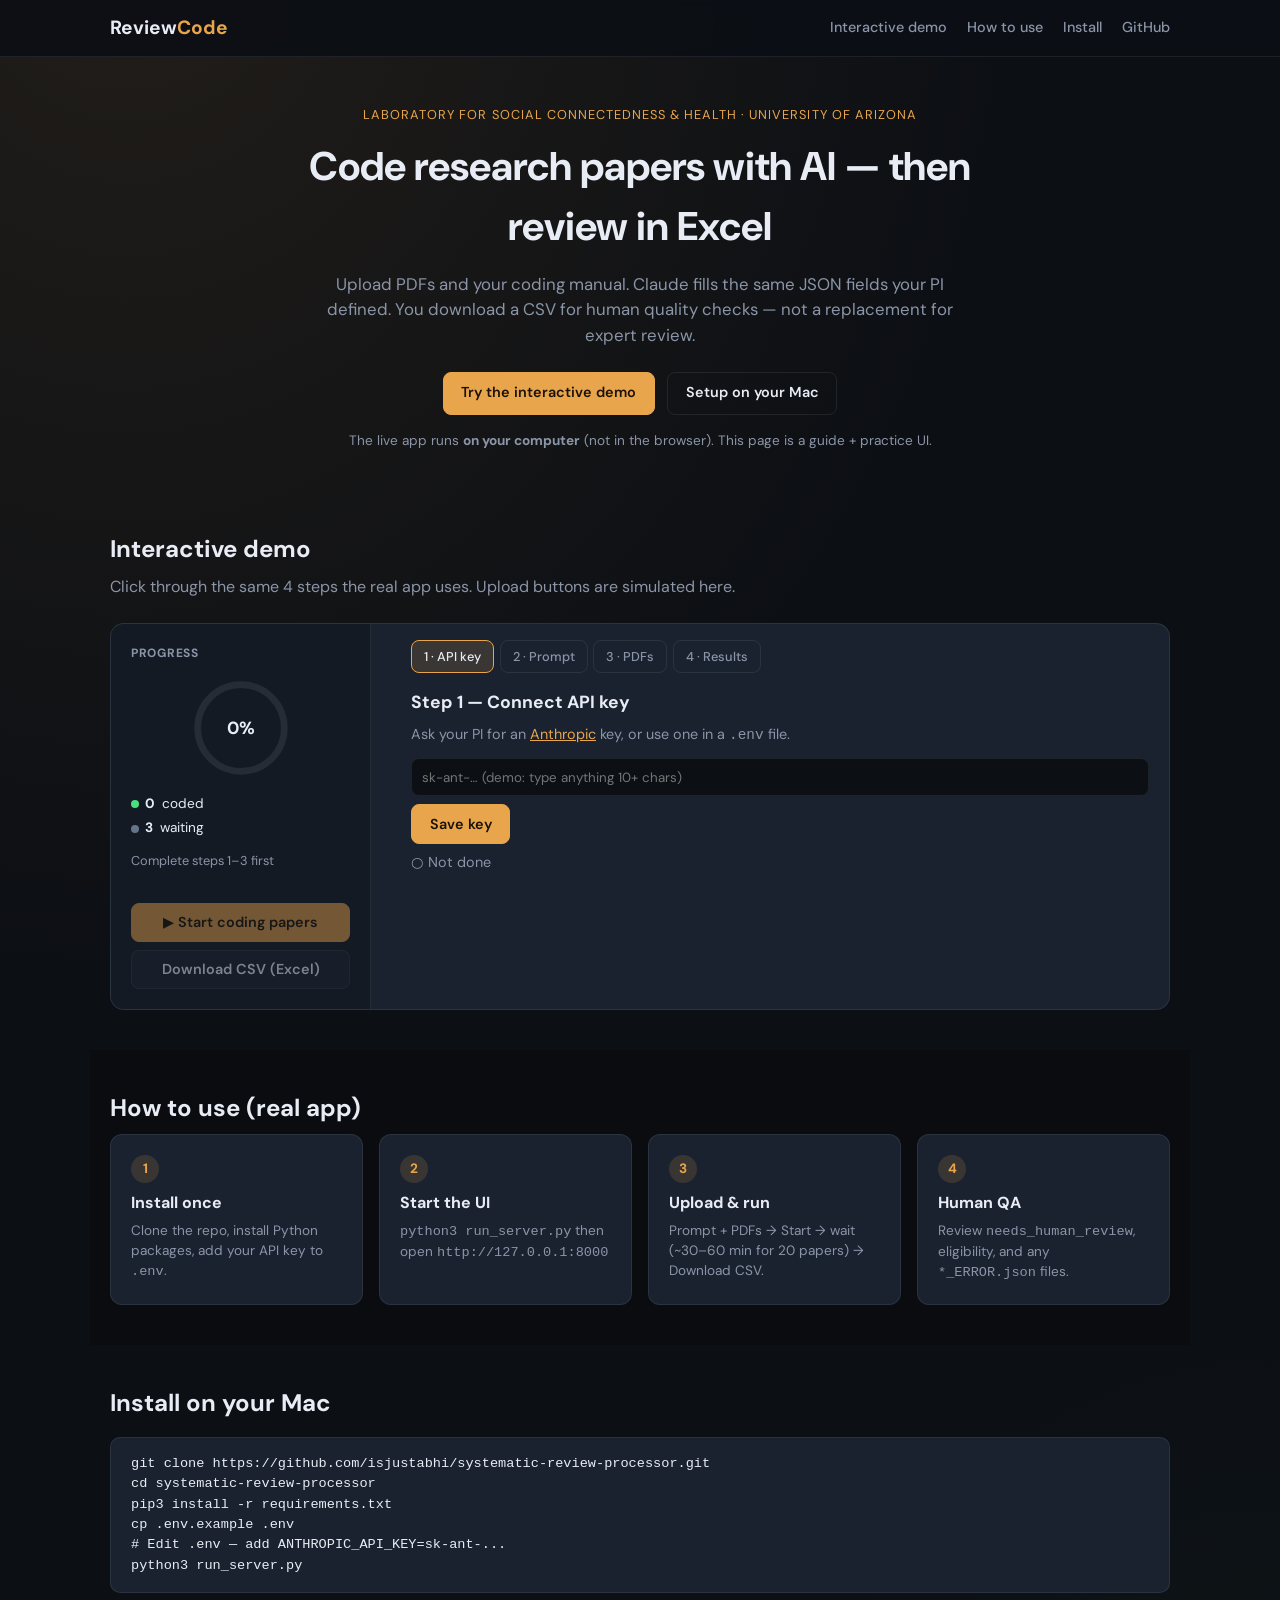
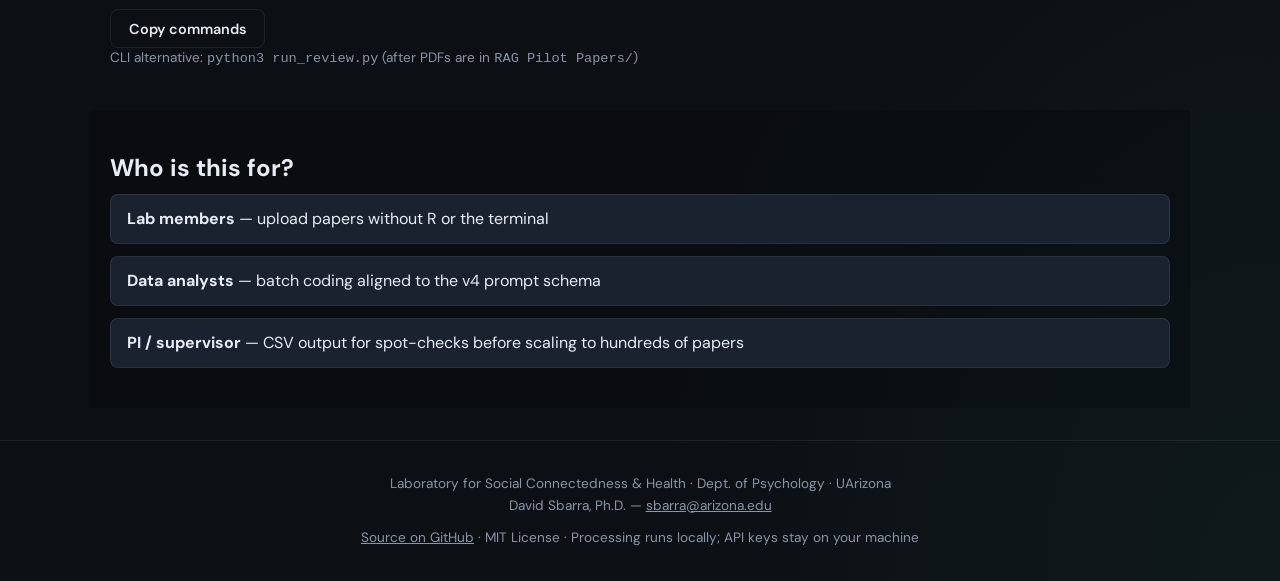
==== docs/index.html @ bc61faa9 "Add UArizona Social Connectedness & Health lab branding to README and Pages. Links to the lab websit" ====
<!DOCTYPE html>
<html lang="en">
<head>
  <meta charset="UTF-8" />
  <meta name="viewport" content="width=device-width, initial-scale=1.0" />
  <title>Systematic Review Processor — Guide & Demo</title>
  <meta name="description" content="Interactive guide for coding systematic review PDFs with Claude. Upload papers, get Excel-ready CSV." />
  <link rel="preconnect" href="https://fonts.googleapis.com" />
  <link rel="preconnect" href="https://fonts.gstatic.com" crossorigin />
  <link href="https://fonts.googleapis.com/css2?family=DM+Sans:wght@400;500;600;700&display=swap" rel="stylesheet" />
  <link rel="stylesheet" href="styles.css" />
</head>
<body>
  <header class="site-header">
    <div class="wrap header-inner">
      <a class="logo" href="#">Review<span>Code</span></a>
      <nav class="nav">
        <a href="#demo">Interactive demo</a>
        <a href="#steps">How to use</a>
        <a href="#setup">Install</a>
        <a href="https://github.com/isjustabhi/systematic-review-processor" target="_blank" rel="noopener">GitHub</a>
      </nav>
    </div>
  </header>

  <section class="hero wrap">
    <p class="eyebrow">
      <a href="https://www.relationshipshealth.com/" target="_blank" rel="noopener">
        Laboratory for Social Connectedness &amp; Health
      </a>
      · University of Arizona
    </p>
    <h1>Code research papers with AI — then review in Excel</h1>
    <p class="lead">
      Upload PDFs and your coding manual. Claude fills the same JSON fields your PI defined.
      You download a CSV for human quality checks — not a replacement for expert review.
    </p>
    <div class="hero-actions">
      <a class="btn btn-primary" href="#demo">Try the interactive demo</a>
      <a class="btn btn-outline" href="#setup">Setup on your Mac</a>
    </div>
    <p class="hero-note">The live app runs <strong>on your computer</strong> (not in the browser). This page is a guide + practice UI.</p>
  </section>

  <section id="demo" class="section wrap">
    <h2>Interactive demo</h2>
    <p class="section-lead">Click through the same 4 steps the real app uses. Upload buttons are simulated here.</p>

    <div class="demo-layout">
      <aside class="demo-side">
        <h3>Progress</h3>
        <div class="ring-wrap">
          <svg class="progress-ring" viewBox="0 0 120 120">
            <circle class="ring-bg" cx="60" cy="60" r="52" />
            <circle class="ring-fg" id="ringFg" cx="60" cy="60" r="52" />
          </svg>
          <div class="ring-label"><span id="ringPct">0%</span></div>
        </div>
        <ul class="mini-stats">
          <li><span class="dot success"></span> <strong id="statDone">0</strong> coded</li>
          <li><span class="dot pending"></span> <strong id="statWait">3</strong> waiting</li>
        </ul>
        <p class="demo-status" id="demoStatus">Complete the steps on the right →</p>
        <button type="button" class="btn btn-primary btn-block" id="demoStart" disabled>
          ▶ Start coding papers
        </button>
        <button type="button" class="btn btn-secondary btn-block disabled" id="demoCsv">
          Download CSV (Excel)
        </button>
      </aside>

      <div class="demo-main">
        <div class="step-tabs" role="tablist">
          <button type="button" class="step-tab active" data-step="1">1 · API key</button>
          <button type="button" class="step-tab" data-step="2">2 · Prompt</button>
          <button type="button" class="step-tab" data-step="3">3 · PDFs</button>
          <button type="button" class="step-tab" data-step="4">4 · Results</button>
        </div>

        <div class="step-panel active" data-panel="1">
          <h3>Step 1 — Connect API key</h3>
          <p>Ask your PI for an <a href="https://console.anthropic.com/" target="_blank" rel="noopener">Anthropic</a> key, or use one in a <code>.env</code> file.</p>
          <input type="text" class="demo-input" id="demoKey" placeholder="sk-ant-… (demo: type anything 10+ chars)" />
          <button type="button" class="btn btn-primary" id="demoSaveKey">Save key</button>
          <p class="check" id="check1">○ Not done</p>
        </div>

        <div class="step-panel" data-panel="2">
          <h3>Step 2 — Upload coding instructions</h3>
          <p>Your Word file, e.g. <code>Claude_Code_Prompting_v4.docx</code></p>
          <label class="upload-zone">
            <input type="file" accept=".docx" id="demoPrompt" hidden />
            <span>📄 Click to choose .docx</span>
          </label>
          <p class="file-picked" id="demoPromptName">No file selected</p>
          <p class="check" id="check2">○ Not done</p>
        </div>

        <div class="step-panel" data-panel="3">
          <h3>Step 3 — Upload research PDFs</h3>
          <p>Up to <strong>20 PDFs</strong> per batch. Drag & drop or browse.</p>
          <label class="upload-zone large" id="demoDrop">
            <input type="file" accept=".pdf" multiple id="demoPdfs" hidden />
            <strong>Drop PDFs here</strong>
            <span>or click to select</span>
          </label>
          <ul class="paper-list" id="demoPaperList">
            <li class="muted">No papers yet — try adding sample names below</li>
          </ul>
          <button type="button" class="btn btn-outline btn-sm" id="demoAddSamples">+ Add 3 sample papers (demo)</button>
          <p class="check" id="check3">○ Not done</p>
        </div>

        <div class="step-panel" data-panel="4">
          <h3>Step 4 — Run & download</h3>
          <p>Click <strong>Start coding papers</strong> in the sidebar. When finished, open the CSV in Excel and check flagged rows.</p>
          <button type="button" class="btn btn-primary" id="demoRun">Simulate a short run</button>
          <ul class="result-list" id="demoResults"></ul>
          <p class="check" id="check4">○ Run simulation when ready</p>
        </div>
      </div>
    </div>
    <p class="demo-banner" id="demoBanner" hidden>
      ✓ Demo complete — on your Mac, run <code>python3 run_server.py</code> for the real tool.
    </p>
  </section>

  <section id="steps" class="section wrap section-alt">
    <h2>How to use (real app)</h2>
    <div class="cards">
      <article class="card">
        <span class="card-num">1</span>
        <h3>Install once</h3>
        <p>Clone the repo, install Python packages, add your API key to <code>.env</code>.</p>
      </article>
      <article class="card">
        <span class="card-num">2</span>
        <h3>Start the UI</h3>
        <p><code>python3 run_server.py</code> then open <code>http://127.0.0.1:8000</code></p>
      </article>
      <article class="card">
        <span class="card-num">3</span>
        <h3>Upload & run</h3>
        <p>Prompt + PDFs → Start → wait (~30–60 min for 20 papers) → Download CSV.</p>
      </article>
      <article class="card">
        <span class="card-num">4</span>
        <h3>Human QA</h3>
        <p>Review <code>needs_human_review</code>, eligibility, and any <code>*_ERROR.json</code> files.</p>
      </article>
    </div>
  </section>

  <section id="setup" class="section wrap">
    <h2>Install on your Mac</h2>
    <pre class="code-block"><code id="setupCode">git clone https://github.com/isjustabhi/systematic-review-processor.git
cd systematic-review-processor
pip3 install -r requirements.txt
cp .env.example .env
# Edit .env — add ANTHROPIC_API_KEY=sk-ant-...
python3 run_server.py</code></pre>
    <button type="button" class="btn btn-outline" id="copySetup">Copy commands</button>
    <p class="hint">CLI alternative: <code>python3 run_review.py</code> (after PDFs are in <code>RAG Pilot Papers/</code>)</p>
  </section>

  <section class="section wrap section-alt">
    <h2>Who is this for?</h2>
    <ul class="audience">
      <li><strong>Lab members</strong> — upload papers without R or the terminal</li>
      <li><strong>Data analysts</strong> — batch coding aligned to the v4 prompt schema</li>
      <li><strong>PI / supervisor</strong> — CSV output for spot-checks before scaling to hundreds of papers</li>
    </ul>
  </section>

  <footer class="site-footer">
    <div class="wrap">
      <p class="footer-lab">
        Laboratory for Social Connectedness &amp; Health · Dept. of Psychology · UArizona<br />
        David Sbarra, Ph.D. — <a href="mailto:sbarra@arizona.edu">sbarra@arizona.edu</a>
      </p>
      <p>
        <a href="https://github.com/isjustabhi/systematic-review-processor">Source on GitHub</a>
        · MIT License · Processing runs locally; API keys stay on your machine
      </p>
    </div>
  </footer>

  <div class="toast-stack" id="toasts"></div>
  <script src="demo.js"></script>
</body>
</html>
---- docs/styles.css ----
:root {
  --bg: #0c0f14;
  --bg-elevated: #141a24;
  --bg-card: #1a2230;
  --border: rgba(255, 255, 255, 0.08);
  --text: #e8ecf4;
  --text-muted: #8b95a8;
  --accent: #e8a54b;
  --accent-dim: rgba(232, 165, 75, 0.15);
  --success: #4ade80;
  --pending: #64748b;
}

* { box-sizing: border-box; margin: 0; padding: 0; }

body {
  font-family: "DM Sans", system-ui, sans-serif;
  background: var(--bg);
  color: var(--text);
  line-height: 1.5;
  background-image:
    radial-gradient(ellipse 70% 50% at 10% -5%, rgba(232, 165, 75, 0.1), transparent),
    radial-gradient(ellipse 50% 40% at 100% 100%, rgba(74, 222, 128, 0.05), transparent);
}

a { color: var(--accent); }

.wrap { max-width: 1100px; margin: 0 auto; padding: 0 1.25rem; }

.site-header {
  position: sticky;
  top: 0;
  z-index: 100;
  background: rgba(12, 15, 20, 0.9);
  backdrop-filter: blur(8px);
  border-bottom: 1px solid var(--border);
}

.header-inner {
  display: flex;
  align-items: center;
  justify-content: space-between;
  padding: 0.85rem 1.25rem;
}

.logo {
  font-size: 1.2rem;
  font-weight: 700;
  color: var(--text);
  text-decoration: none;
}

.logo span { color: var(--accent); }

.nav { display: flex; gap: 1.25rem; flex-wrap: wrap; }

.nav a {
  color: var(--text-muted);
  text-decoration: none;
  font-size: 0.9rem;
  font-weight: 500;
}

.nav a:hover { color: var(--text); }

.hero { padding: 3rem 1.25rem 2.5rem; text-align: center; }

.eyebrow {
  font-size: 0.8rem;
  text-transform: uppercase;
  letter-spacing: 0.08em;
  color: var(--accent);
  margin-bottom: 0.75rem;
}

.eyebrow a {
  color: var(--accent);
  text-decoration: none;
}

.eyebrow a:hover { text-decoration: underline; }

.footer-lab {
  margin-bottom: 0.75rem;
  line-height: 1.6;
}

.hero h1 {
  font-size: clamp(1.75rem, 4vw, 2.5rem);
  font-weight: 700;
  max-width: 720px;
  margin: 0 auto 1rem;
}

.lead {
  color: var(--text-muted);
  max-width: 640px;
  margin: 0 auto 1.5rem;
  font-size: 1.05rem;
}

.hero-actions {
  display: flex;
  gap: 0.75rem;
  justify-content: center;
  flex-wrap: wrap;
  margin-bottom: 1rem;
}

.hero-note {
  font-size: 0.85rem;
  color: var(--text-muted);
}

.section { padding: 2.5rem 1.25rem; }

.section-alt { background: rgba(0, 0, 0, 0.2); }

.section h2 { font-size: 1.5rem; margin-bottom: 0.5rem; }

.section-lead {
  color: var(--text-muted);
  margin-bottom: 1.5rem;
}

.btn {
  display: inline-flex;
  align-items: center;
  justify-content: center;
  padding: 0.6rem 1.1rem;
  border-radius: 8px;
  font-family: inherit;
  font-size: 0.9rem;
  font-weight: 600;
  cursor: pointer;
  border: 1px solid var(--border);
  background: var(--bg-card);
  color: var(--text);
  text-decoration: none;
  transition: 0.15s ease;
}

.btn:hover:not(:disabled) {
  border-color: var(--accent);
  background: var(--accent-dim);
}

.btn-primary {
  background: var(--accent);
  color: #1a1208;
  border-color: var(--accent);
}

.btn-outline { background: transparent; }

.btn-secondary { opacity: 0.5; cursor: not-allowed; }

.btn-block { width: 100%; margin-top: 0.5rem; }

.btn-sm { font-size: 0.8rem; padding: 0.4rem 0.75rem; }

.btn:disabled { opacity: 0.45; cursor: not-allowed; }

.demo-layout {
  display: grid;
  grid-template-columns: 260px 1fr;
  gap: 1.25rem;
  background: var(--bg-card);
  border: 1px solid var(--border);
  border-radius: 14px;
  overflow: hidden;
}

.demo-side {
  padding: 1.25rem;
  background: var(--bg-elevated);
  border-right: 1px solid var(--border);
}

.demo-side h3 {
  font-size: 0.75rem;
  text-transform: uppercase;
  letter-spacing: 0.06em;
  color: var(--text-muted);
  margin-bottom: 1rem;
}

.ring-wrap {
  position: relative;
  width: 100px;
  height: 100px;
  margin: 0 auto 1rem;
}

.progress-ring {
  width: 100%;
  height: 100%;
  transform: rotate(-90deg);
}

.ring-bg { fill: none; stroke: var(--border); stroke-width: 8; }

.ring-fg {
  fill: none;
  stroke: var(--accent);
  stroke-width: 8;
  stroke-linecap: round;
  stroke-dasharray: 326.56;
  stroke-dashoffset: 326.56;
  transition: stroke-dashoffset 0.5s ease;
}

.ring-label {
  position: absolute;
  inset: 0;
  display: flex;
  align-items: center;
  justify-content: center;
  font-weight: 700;
  font-size: 1.1rem;
}

.mini-stats { list-style: none; font-size: 0.85rem; margin-bottom: 0.75rem; }

.mini-stats li {
  display: flex;
  align-items: center;
  gap: 0.4rem;
  margin-bottom: 0.25rem;
}

.dot {
  width: 8px;
  height: 8px;
  border-radius: 50%;
}

.dot.success { background: var(--success); }
.dot.pending { background: var(--pending); }

.demo-status {
  font-size: 0.8rem;
  color: var(--text-muted);
  margin-bottom: 0.75rem;
  min-height: 2.5em;
}

.demo-main { padding: 1rem 1.25rem 1.25rem; }

.step-tabs {
  display: flex;
  gap: 0.35rem;
  flex-wrap: wrap;
  margin-bottom: 1rem;
}

.step-tab {
  padding: 0.45rem 0.75rem;
  border-radius: 8px;
  border: 1px solid var(--border);
  background: transparent;
  color: var(--text-muted);
  font-family: inherit;
  font-size: 0.8rem;
  font-weight: 500;
  cursor: pointer;
}

.step-tab.active,
.step-tab:hover {
  background: var(--accent-dim);
  border-color: var(--accent);
  color: var(--text);
}

.step-panel { display: none; animation: fade 0.25s ease; }

.step-panel.active { display: block; }

@keyframes fade {
  from { opacity: 0; transform: translateY(4px); }
  to { opacity: 1; transform: none; }
}

.step-panel h3 { font-size: 1.1rem; margin-bottom: 0.5rem; }

.step-panel p { color: var(--text-muted); font-size: 0.9rem; margin-bottom: 0.75rem; }

.demo-input {
  width: 100%;
  padding: 0.6rem;
  border-radius: 8px;
  border: 1px solid var(--border);
  background: var(--bg);
  color: var(--text);
  font-family: inherit;
  margin-bottom: 0.5rem;
}

.upload-zone {
  display: flex;
  flex-direction: column;
  align-items: center;
  gap: 0.25rem;
  padding: 1.25rem;
  border: 2px dashed var(--border);
  border-radius: 10px;
  cursor: pointer;
  text-align: center;
  margin-bottom: 0.5rem;
  transition: 0.15s ease;
}

.upload-zone.large { padding: 2rem; }

.upload-zone:hover,
.upload-zone.dragover {
  border-color: var(--accent);
  background: var(--accent-dim);
}

.file-picked { font-size: 0.85rem; color: var(--success); margin-bottom: 0.5rem; }

.check { font-size: 0.85rem; margin-top: 0.5rem; }

.check.done { color: var(--success); }

.paper-list,
.result-list {
  list-style: none;
  margin: 0.75rem 0;
  max-height: 140px;
  overflow-y: auto;
}

.paper-list li,
.result-list li {
  padding: 0.4rem 0.5rem;
  border-bottom: 1px solid var(--border);
  font-size: 0.85rem;
}

.paper-list li.muted { color: var(--text-muted); font-style: italic; }

.demo-banner {
  margin-top: 1rem;
  padding: 0.75rem 1rem;
  background: rgba(74, 222, 128, 0.12);
  border: 1px solid rgba(74, 222, 128, 0.35);
  border-radius: 8px;
  color: var(--success);
  font-size: 0.9rem;
}

.cards {
  display: grid;
  grid-template-columns: repeat(auto-fit, minmax(220px, 1fr));
  gap: 1rem;
}

.card {
  background: var(--bg-card);
  border: 1px solid var(--border);
  border-radius: 12px;
  padding: 1.25rem;
}

.card-num {
  display: inline-block;
  width: 28px;
  height: 28px;
  line-height: 28px;
  text-align: center;
  border-radius: 50%;
  background: var(--accent-dim);
  color: var(--accent);
  font-weight: 700;
  font-size: 0.85rem;
  margin-bottom: 0.5rem;
}

.card h3 { font-size: 1rem; margin-bottom: 0.35rem; }

.card p { font-size: 0.85rem; color: var(--text-muted); }

.code-block {
  background: var(--bg-card);
  border: 1px solid var(--border);
  border-radius: 10px;
  padding: 1rem 1.25rem;
  overflow-x: auto;
  font-size: 0.85rem;
  margin: 1rem 0;
}

.code-block code { color: var(--text); }

.hint { font-size: 0.85rem; color: var(--text-muted); }

.audience {
  list-style: none;
  display: grid;
  gap: 0.75rem;
}

.audience li {
  padding: 0.75rem 1rem;
  background: var(--bg-card);
  border-radius: 8px;
  border: 1px solid var(--border);
}

.site-footer {
  padding: 2rem 0;
  border-top: 1px solid var(--border);
  margin-top: 2rem;
}

.site-footer p {
  text-align: center;
  font-size: 0.85rem;
  color: var(--text-muted);
}

.site-footer a { color: var(--text-muted); }

.toast-stack {
  position: fixed;
  bottom: 1rem;
  right: 1rem;
  z-index: 200;
  display: flex;
  flex-direction: column;
  gap: 0.5rem;
}

.toast {
  padding: 0.65rem 1rem;
  background: var(--bg-card);
  border: 1px solid var(--border);
  border-radius: 8px;
  font-size: 0.85rem;
  box-shadow: 0 8px 24px rgba(0, 0, 0, 0.35);
  animation: slide 0.2s ease;
}

@keyframes slide {
  from { opacity: 0; transform: translateY(6px); }
  to { opacity: 1; transform: none; }
}

@media (max-width: 720px) {
  .demo-layout { grid-template-columns: 1fr; }
  .demo-side { border-right: none; border-bottom: 1px solid var(--border); }
}
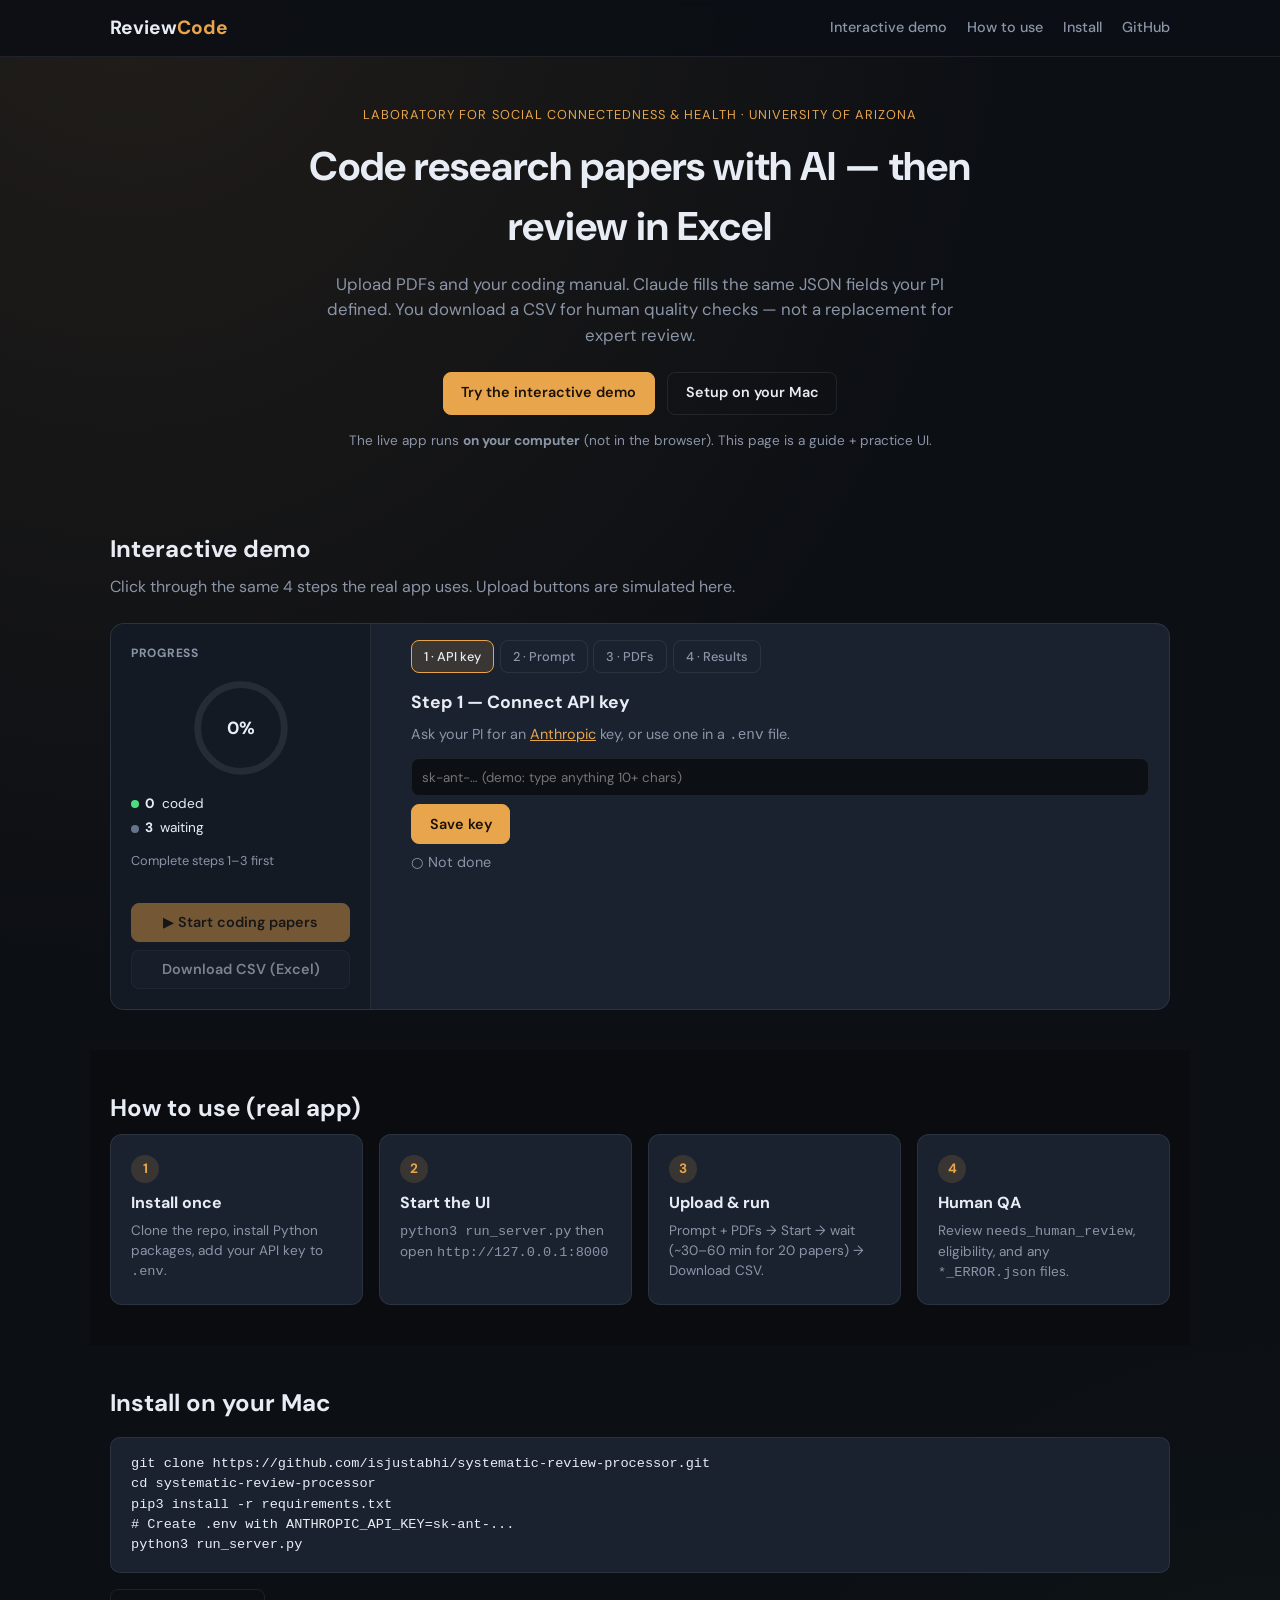
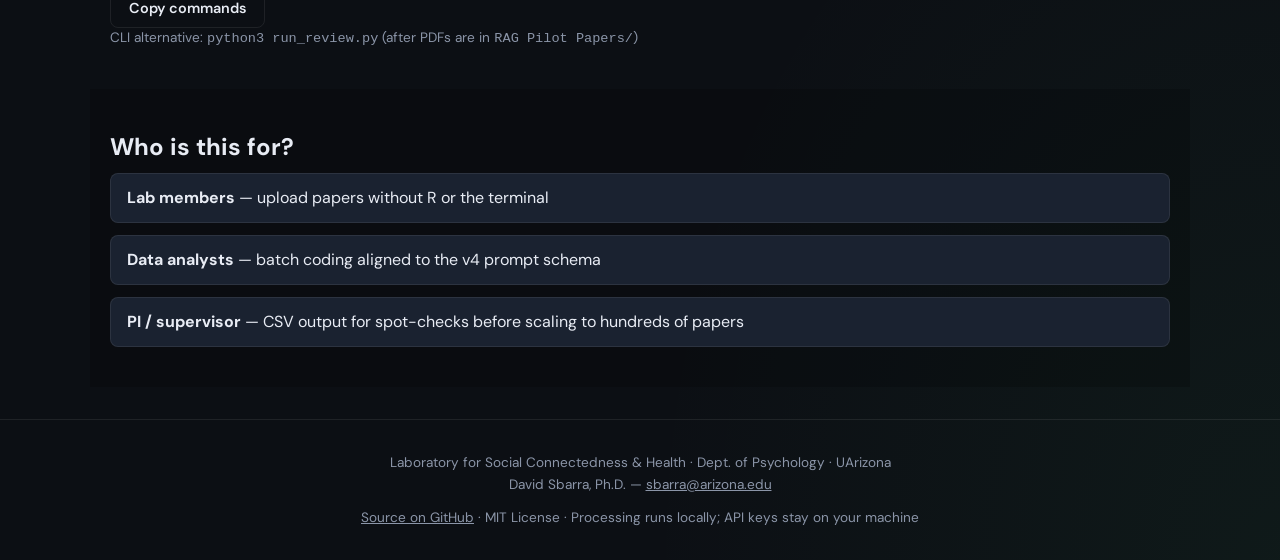
==== commit fc8565f7: "Remove .env.example and document manual .env setup in docs. Users create .env directly with ANTHROPI" ====
--- a/docs/index.html
+++ b/docs/index.html
@@ -156,8 +156,7 @@
     <pre class="code-block"><code id="setupCode">git clone https://github.com/isjustabhi/systematic-review-processor.git
 cd systematic-review-processor
 pip3 install -r requirements.txt
-cp .env.example .env
-# Edit .env — add ANTHROPIC_API_KEY=sk-ant-...
+# Create .env with ANTHROPIC_API_KEY=sk-ant-...
 python3 run_server.py</code></pre>
     <button type="button" class="btn btn-outline" id="copySetup">Copy commands</button>
     <p class="hint">CLI alternative: <code>python3 run_review.py</code> (after PDFs are in <code>RAG Pilot Papers/</code>)</p>
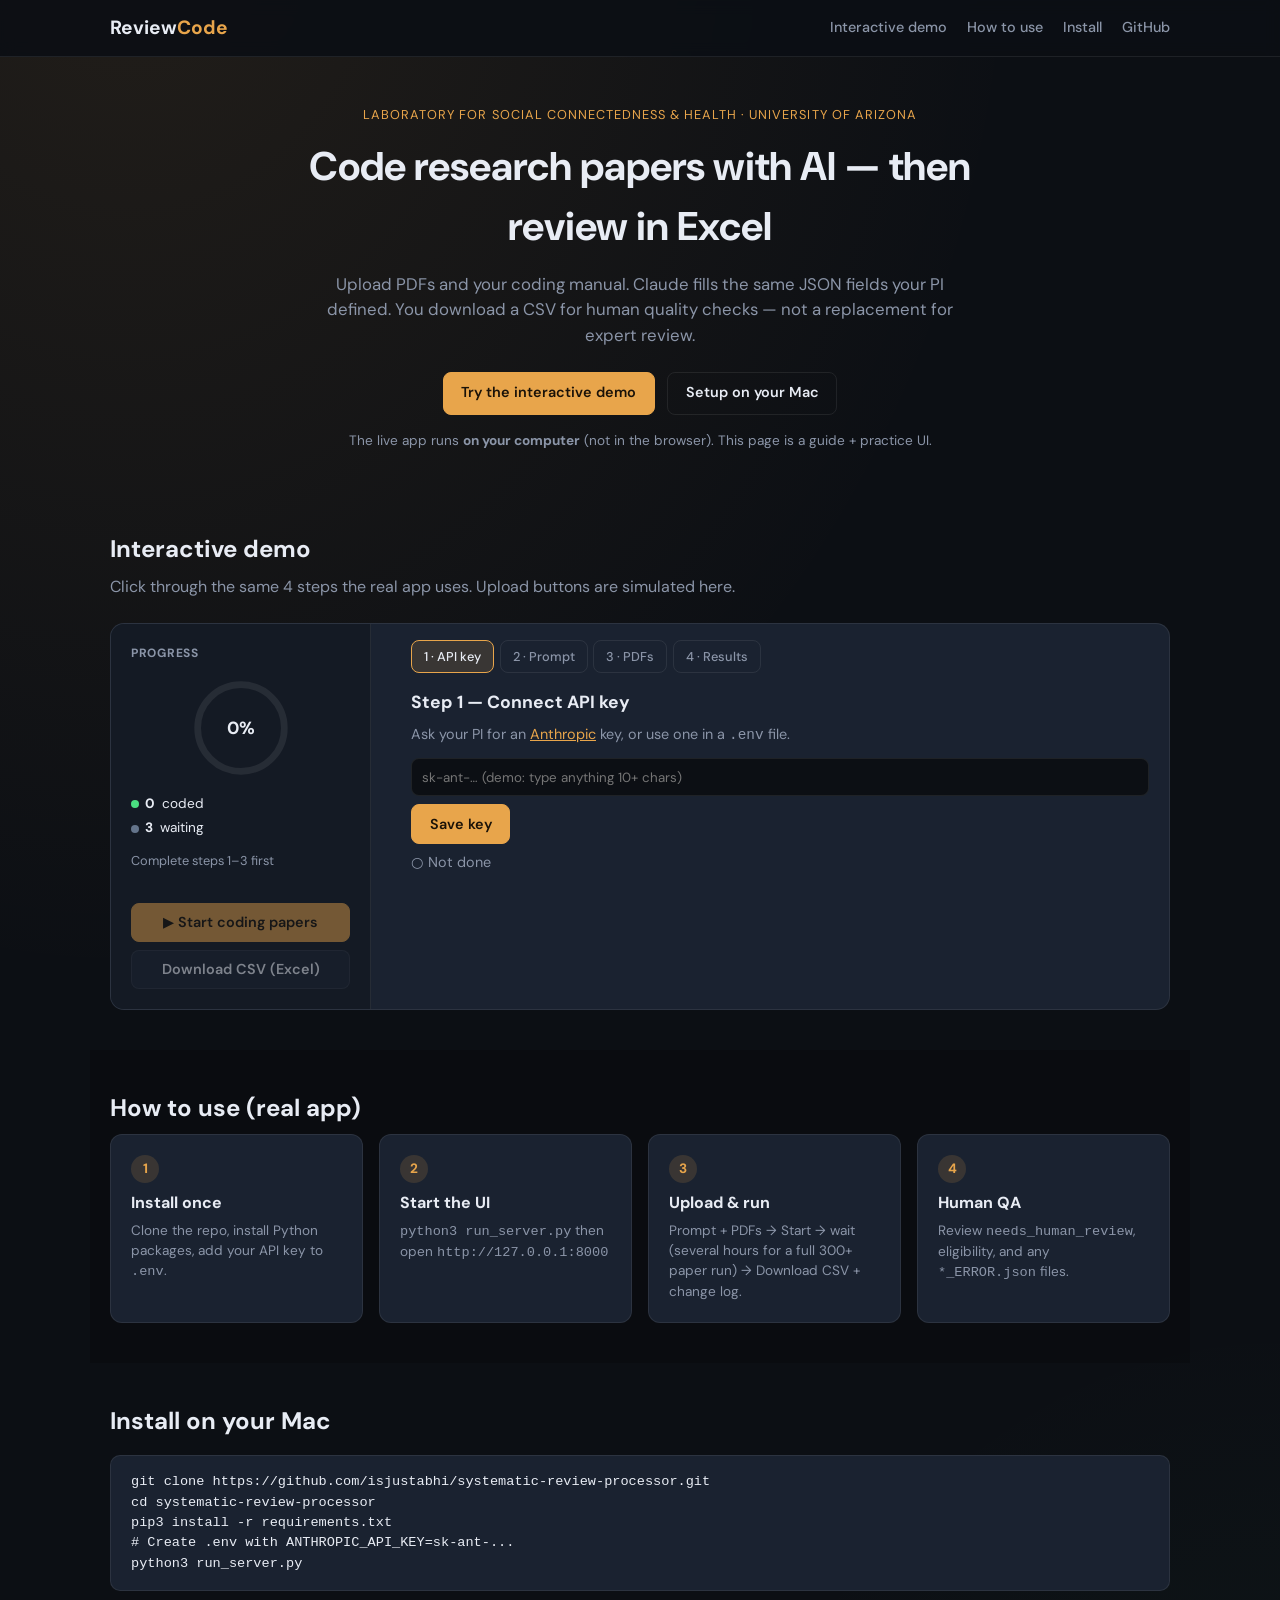
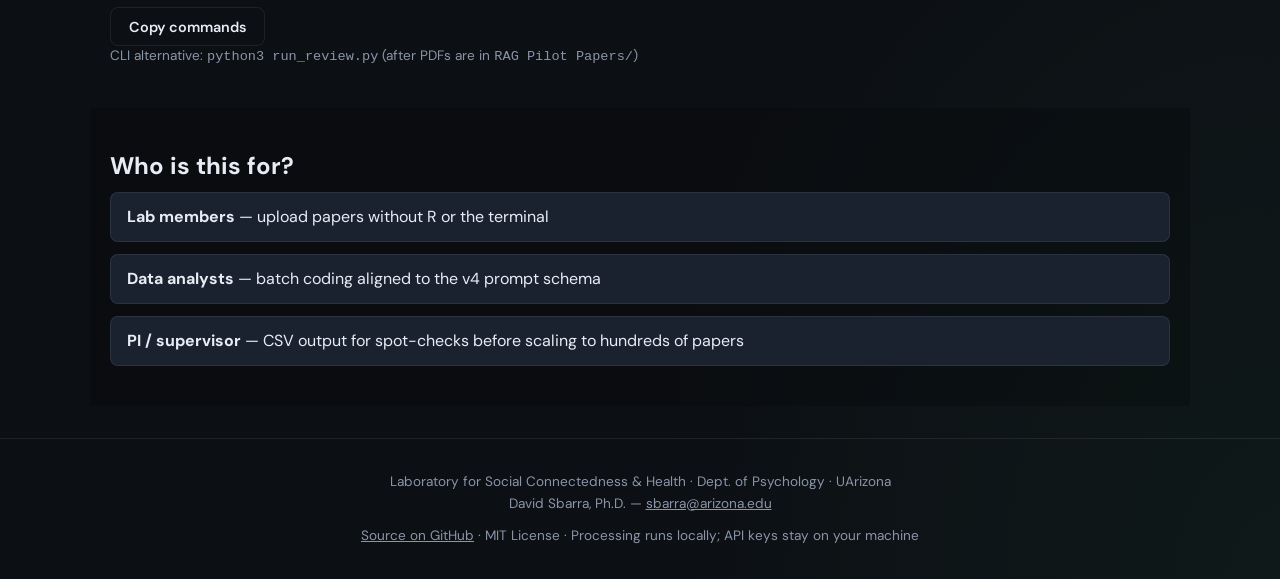
==== commit 635064ff: "Update Pages demo text for 400-paper cap and change log The demo limit was already raised in demo.js" ====
--- a/docs/index.html
+++ b/docs/index.html
@@ -98,7 +98,7 @@
 
         <div class="step-panel" data-panel="3">
           <h3>Step 3 — Upload research PDFs</h3>
-          <p>Up to <strong>20 PDFs</strong> per batch. Drag & drop or browse.</p>
+          <p>Up to <strong>400 PDFs</strong> per batch. Drag & drop or browse.</p>
           <label class="upload-zone large" id="demoDrop">
             <input type="file" accept=".pdf" multiple id="demoPdfs" hidden />
             <strong>Drop PDFs here</strong>
@@ -113,7 +113,7 @@
 
         <div class="step-panel" data-panel="4">
           <h3>Step 4 — Run & download</h3>
-          <p>Click <strong>Start coding papers</strong> in the sidebar. When finished, open the CSV in Excel and check flagged rows.</p>
+          <p>Click <strong>Start coding papers</strong> in the sidebar. When finished, open the CSV in Excel and check flagged rows, plus the <strong>change log</strong> for any papers that couldn't be coded.</p>
           <button type="button" class="btn btn-primary" id="demoRun">Simulate a short run</button>
           <ul class="result-list" id="demoResults"></ul>
           <p class="check" id="check4">○ Run simulation when ready</p>
@@ -141,7 +141,7 @@
       <article class="card">
         <span class="card-num">3</span>
         <h3>Upload & run</h3>
-        <p>Prompt + PDFs → Start → wait (~30–60 min for 20 papers) → Download CSV.</p>
+        <p>Prompt + PDFs → Start → wait (several hours for a full 300+ paper run) → Download CSV + change log.</p>
       </article>
       <article class="card">
         <span class="card-num">4</span>
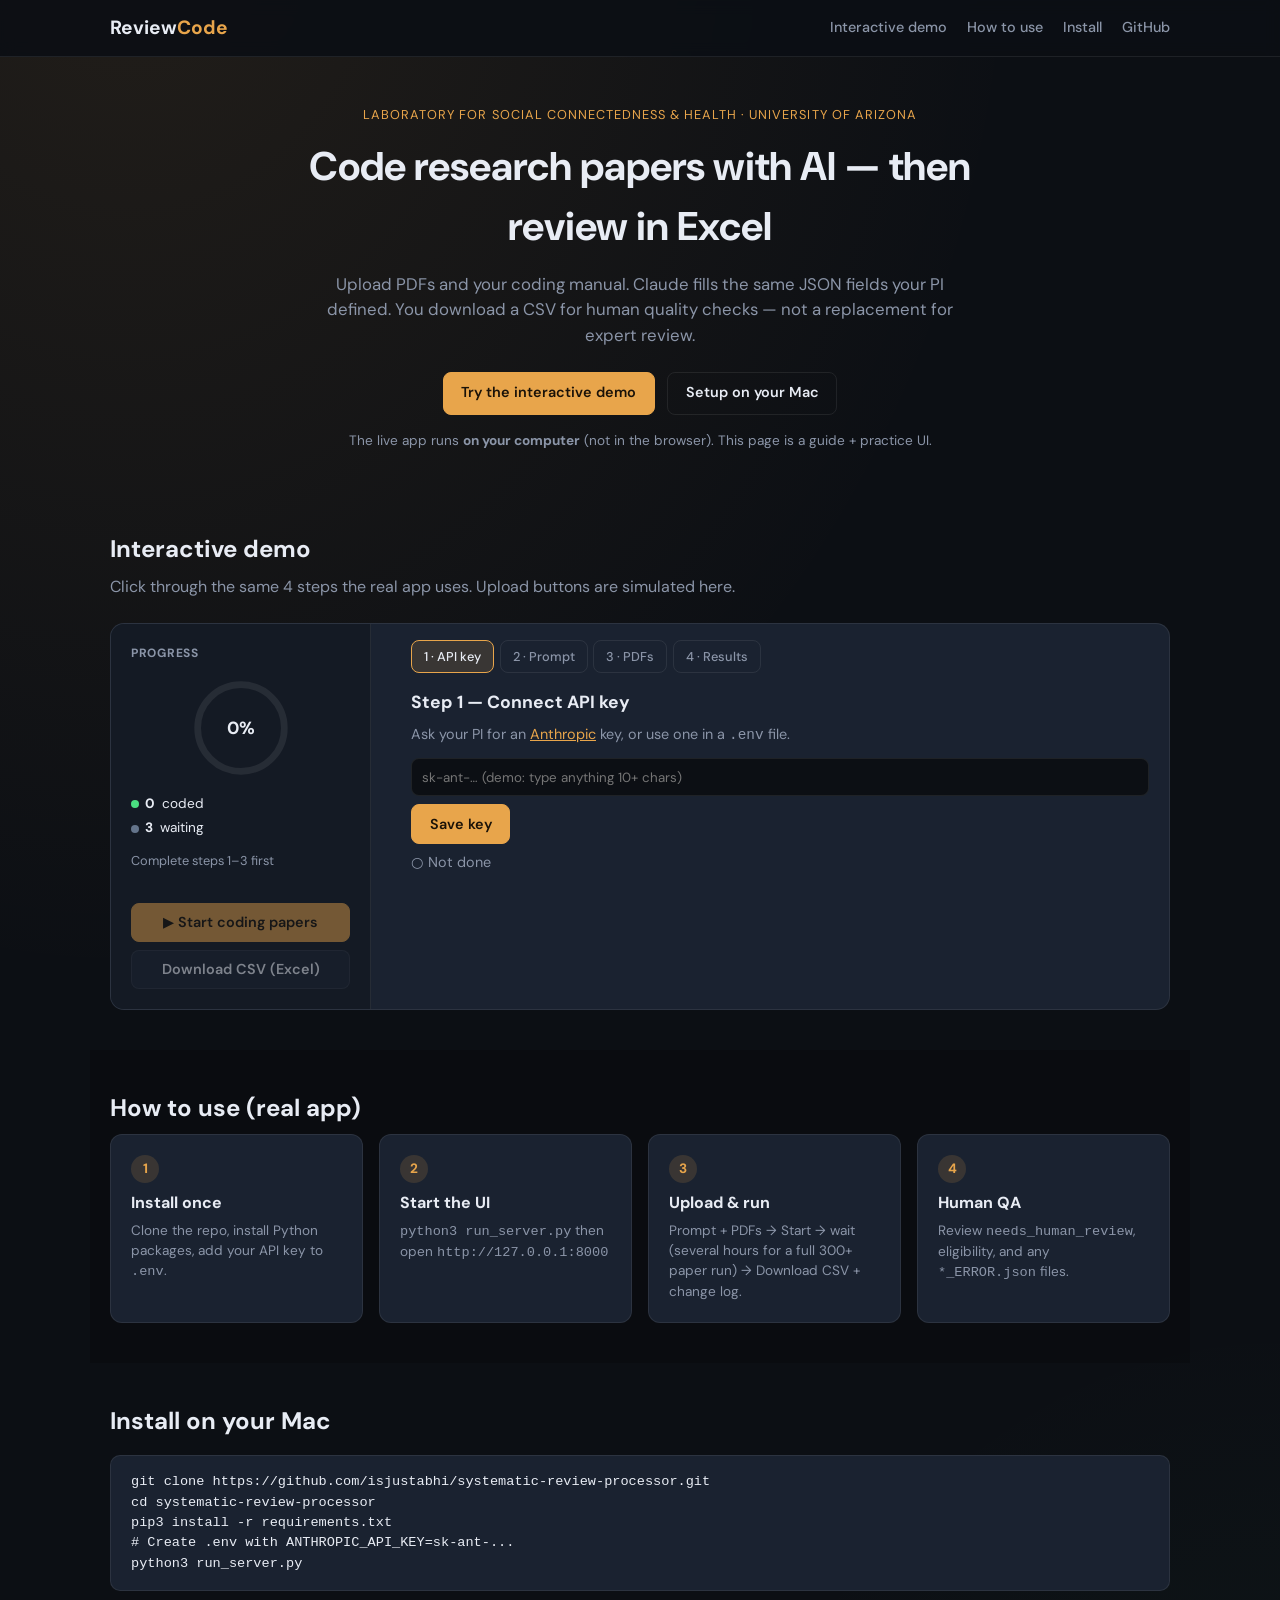
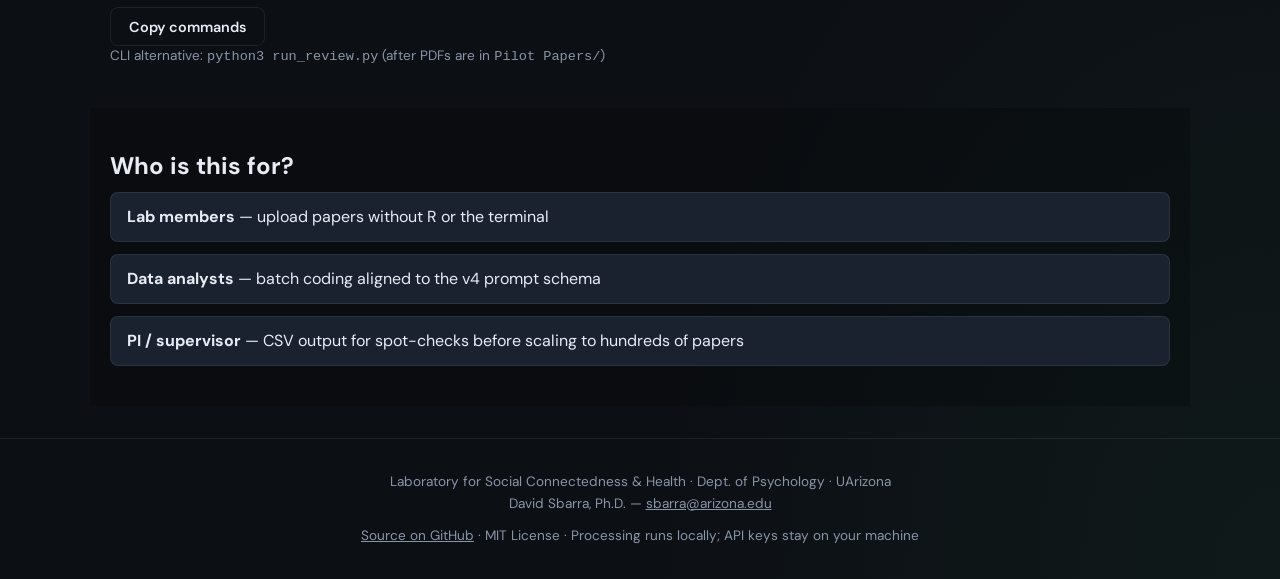
==== commit bc0acba1: "Rename papers folder to 'Pilot Papers' and drop RAG references The system uses full-context LLM prom" ====
--- a/docs/index.html
+++ b/docs/index.html
@@ -159,7 +159,7 @@
 # Create .env with ANTHROPIC_API_KEY=sk-ant-...
 python3 run_server.py</code></pre>
     <button type="button" class="btn btn-outline" id="copySetup">Copy commands</button>
-    <p class="hint">CLI alternative: <code>python3 run_review.py</code> (after PDFs are in <code>RAG Pilot Papers/</code>)</p>
+    <p class="hint">CLI alternative: <code>python3 run_review.py</code> (after PDFs are in <code>Pilot Papers/</code>)</p>
   </section>
 
   <section class="section wrap section-alt">
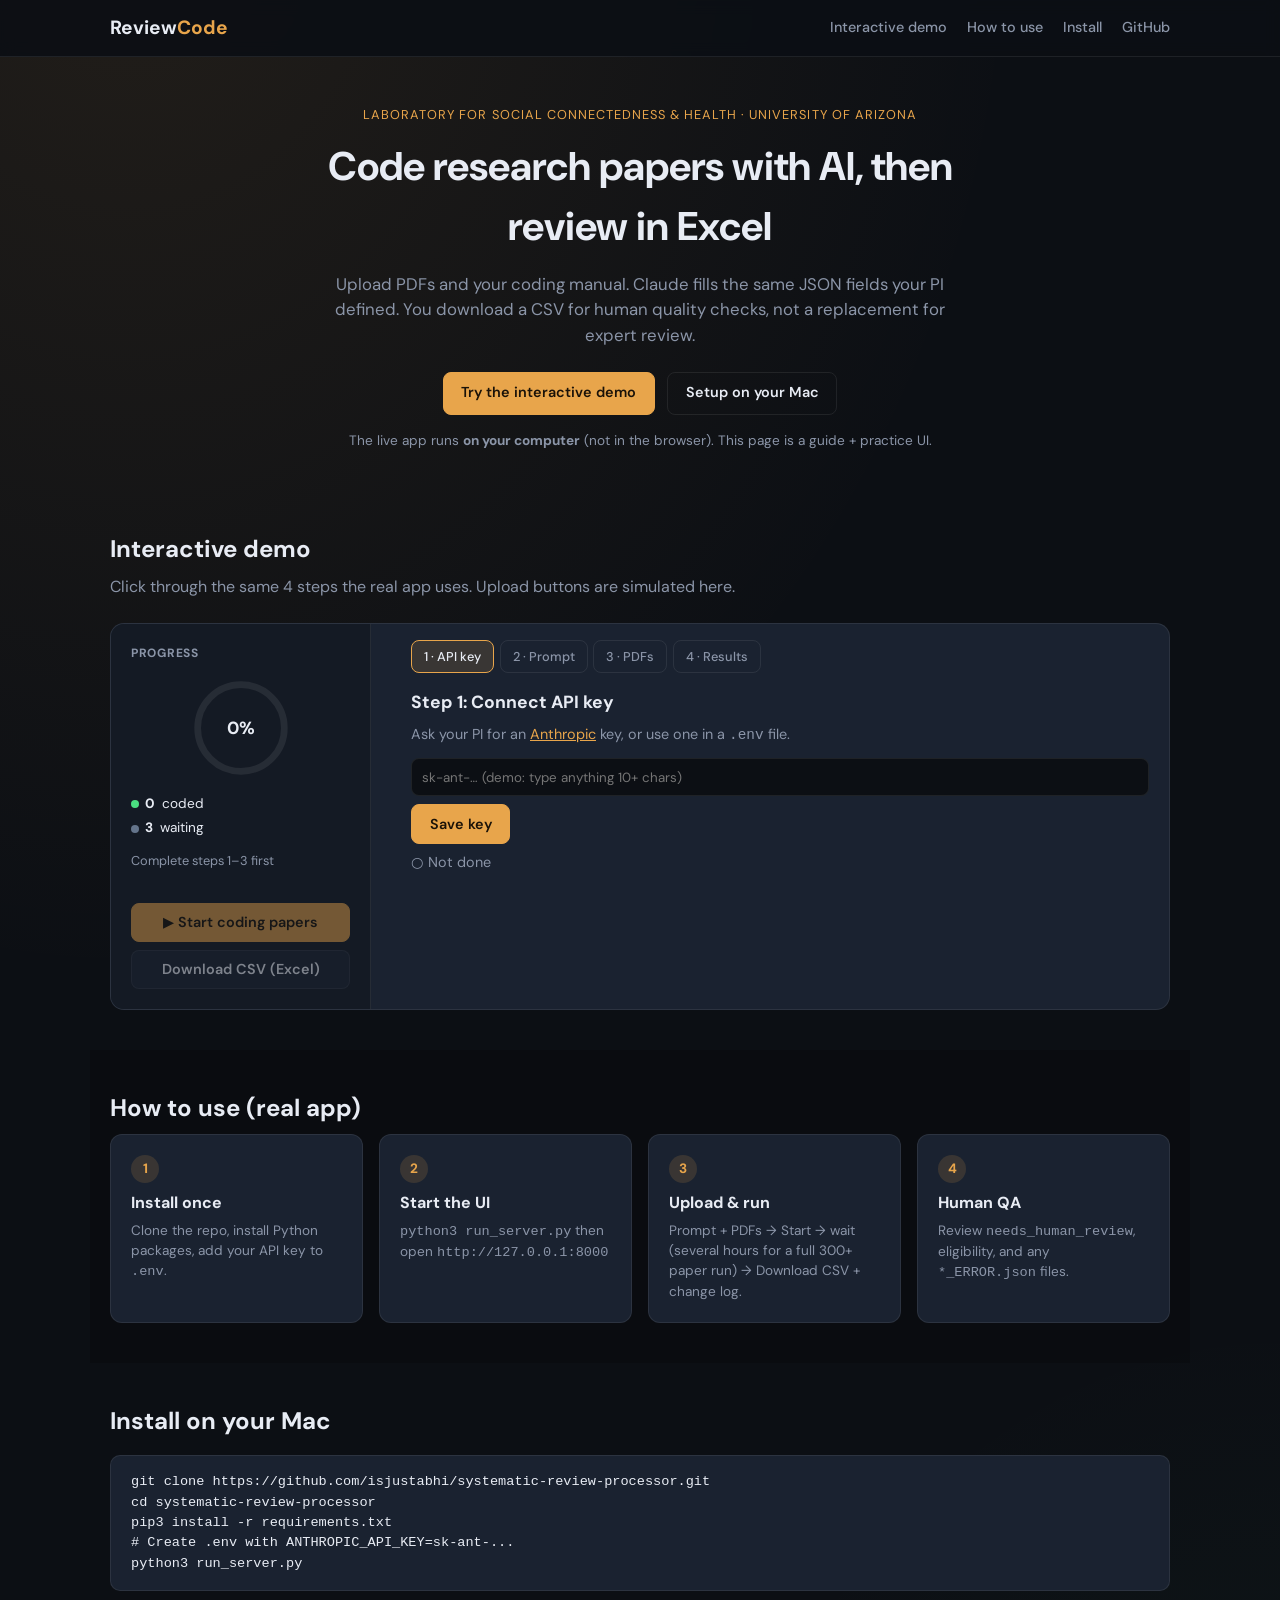
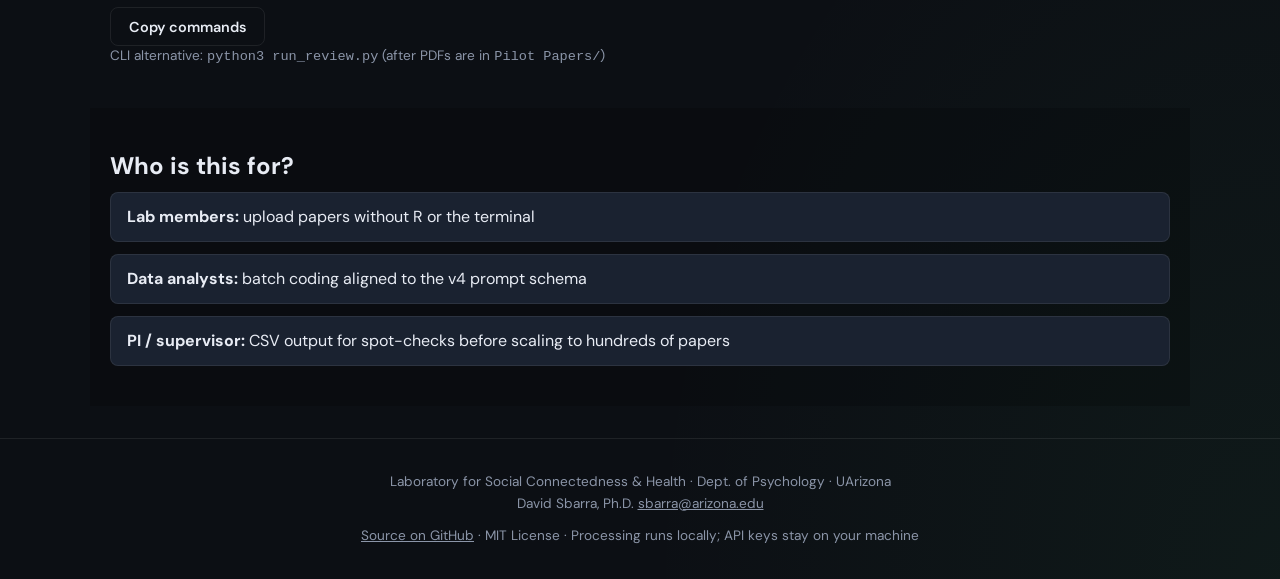
==== commit 07a7913c: "Soften UI copy by replacing em dashes with plain punctuation. The long dashes read as generated text" ====
--- a/docs/index.html
+++ b/docs/index.html
@@ -3,7 +3,7 @@
 <head>
   <meta charset="UTF-8" />
   <meta name="viewport" content="width=device-width, initial-scale=1.0" />
-  <title>Systematic Review Processor — Guide & Demo</title>
+  <title>Systematic Review Processor: Guide and Demo</title>
   <meta name="description" content="Interactive guide for coding systematic review PDFs with Claude. Upload papers, get Excel-ready CSV." />
   <link rel="preconnect" href="https://fonts.googleapis.com" />
   <link rel="preconnect" href="https://fonts.gstatic.com" crossorigin />
@@ -30,10 +30,10 @@
       </a>
       · University of Arizona
     </p>
-    <h1>Code research papers with AI — then review in Excel</h1>
+    <h1>Code research papers with AI, then review in Excel</h1>
     <p class="lead">
       Upload PDFs and your coding manual. Claude fills the same JSON fields your PI defined.
-      You download a CSV for human quality checks — not a replacement for expert review.
+      You download a CSV for human quality checks, not a replacement for expert review.
     </p>
     <div class="hero-actions">
       <a class="btn btn-primary" href="#demo">Try the interactive demo</a>
@@ -78,7 +78,7 @@
         </div>
 
         <div class="step-panel active" data-panel="1">
-          <h3>Step 1 — Connect API key</h3>
+          <h3>Step 1: Connect API key</h3>
           <p>Ask your PI for an <a href="https://console.anthropic.com/" target="_blank" rel="noopener">Anthropic</a> key, or use one in a <code>.env</code> file.</p>
           <input type="text" class="demo-input" id="demoKey" placeholder="sk-ant-… (demo: type anything 10+ chars)" />
           <button type="button" class="btn btn-primary" id="demoSaveKey">Save key</button>
@@ -86,7 +86,7 @@
         </div>
 
         <div class="step-panel" data-panel="2">
-          <h3>Step 2 — Upload coding instructions</h3>
+          <h3>Step 2: Upload coding instructions</h3>
           <p>Your Word file, e.g. <code>Claude_Code_Prompting_v4.docx</code></p>
           <label class="upload-zone">
             <input type="file" accept=".docx" id="demoPrompt" hidden />
@@ -97,7 +97,7 @@
         </div>
 
         <div class="step-panel" data-panel="3">
-          <h3>Step 3 — Upload research PDFs</h3>
+          <h3>Step 3: Upload research PDFs</h3>
           <p>Up to <strong>400 PDFs</strong> per batch. Drag & drop or browse.</p>
           <label class="upload-zone large" id="demoDrop">
             <input type="file" accept=".pdf" multiple id="demoPdfs" hidden />
@@ -105,14 +105,14 @@
             <span>or click to select</span>
           </label>
           <ul class="paper-list" id="demoPaperList">
-            <li class="muted">No papers yet — try adding sample names below</li>
+            <li class="muted">No papers yet. Try adding sample names below</li>
           </ul>
           <button type="button" class="btn btn-outline btn-sm" id="demoAddSamples">+ Add 3 sample papers (demo)</button>
           <p class="check" id="check3">○ Not done</p>
         </div>
 
         <div class="step-panel" data-panel="4">
-          <h3>Step 4 — Run & download</h3>
+          <h3>Step 4: Run and download</h3>
           <p>Click <strong>Start coding papers</strong> in the sidebar. When finished, open the CSV in Excel and check flagged rows, plus the <strong>change log</strong> for any papers that couldn't be coded.</p>
           <button type="button" class="btn btn-primary" id="demoRun">Simulate a short run</button>
           <ul class="result-list" id="demoResults"></ul>
@@ -121,7 +121,7 @@
       </div>
     </div>
     <p class="demo-banner" id="demoBanner" hidden>
-      ✓ Demo complete — on your Mac, run <code>python3 run_server.py</code> for the real tool.
+      ✓ Demo complete. On your Mac, run <code>python3 run_server.py</code> for the real tool.
     </p>
   </section>
 
@@ -165,9 +165,9 @@
   <section class="section wrap section-alt">
     <h2>Who is this for?</h2>
     <ul class="audience">
-      <li><strong>Lab members</strong> — upload papers without R or the terminal</li>
-      <li><strong>Data analysts</strong> — batch coding aligned to the v4 prompt schema</li>
-      <li><strong>PI / supervisor</strong> — CSV output for spot-checks before scaling to hundreds of papers</li>
+      <li><strong>Lab members:</strong> upload papers without R or the terminal</li>
+      <li><strong>Data analysts:</strong> batch coding aligned to the v4 prompt schema</li>
+      <li><strong>PI / supervisor:</strong> CSV output for spot-checks before scaling to hundreds of papers</li>
     </ul>
   </section>
 
@@ -175,7 +175,7 @@
     <div class="wrap">
       <p class="footer-lab">
         Laboratory for Social Connectedness &amp; Health · Dept. of Psychology · UArizona<br />
-        David Sbarra, Ph.D. — <a href="mailto:sbarra@arizona.edu">sbarra@arizona.edu</a>
+        David Sbarra, Ph.D. <a href="mailto:sbarra@arizona.edu">sbarra@arizona.edu</a>
       </p>
       <p>
         <a href="https://github.com/isjustabhi/systematic-review-processor">Source on GitHub</a>
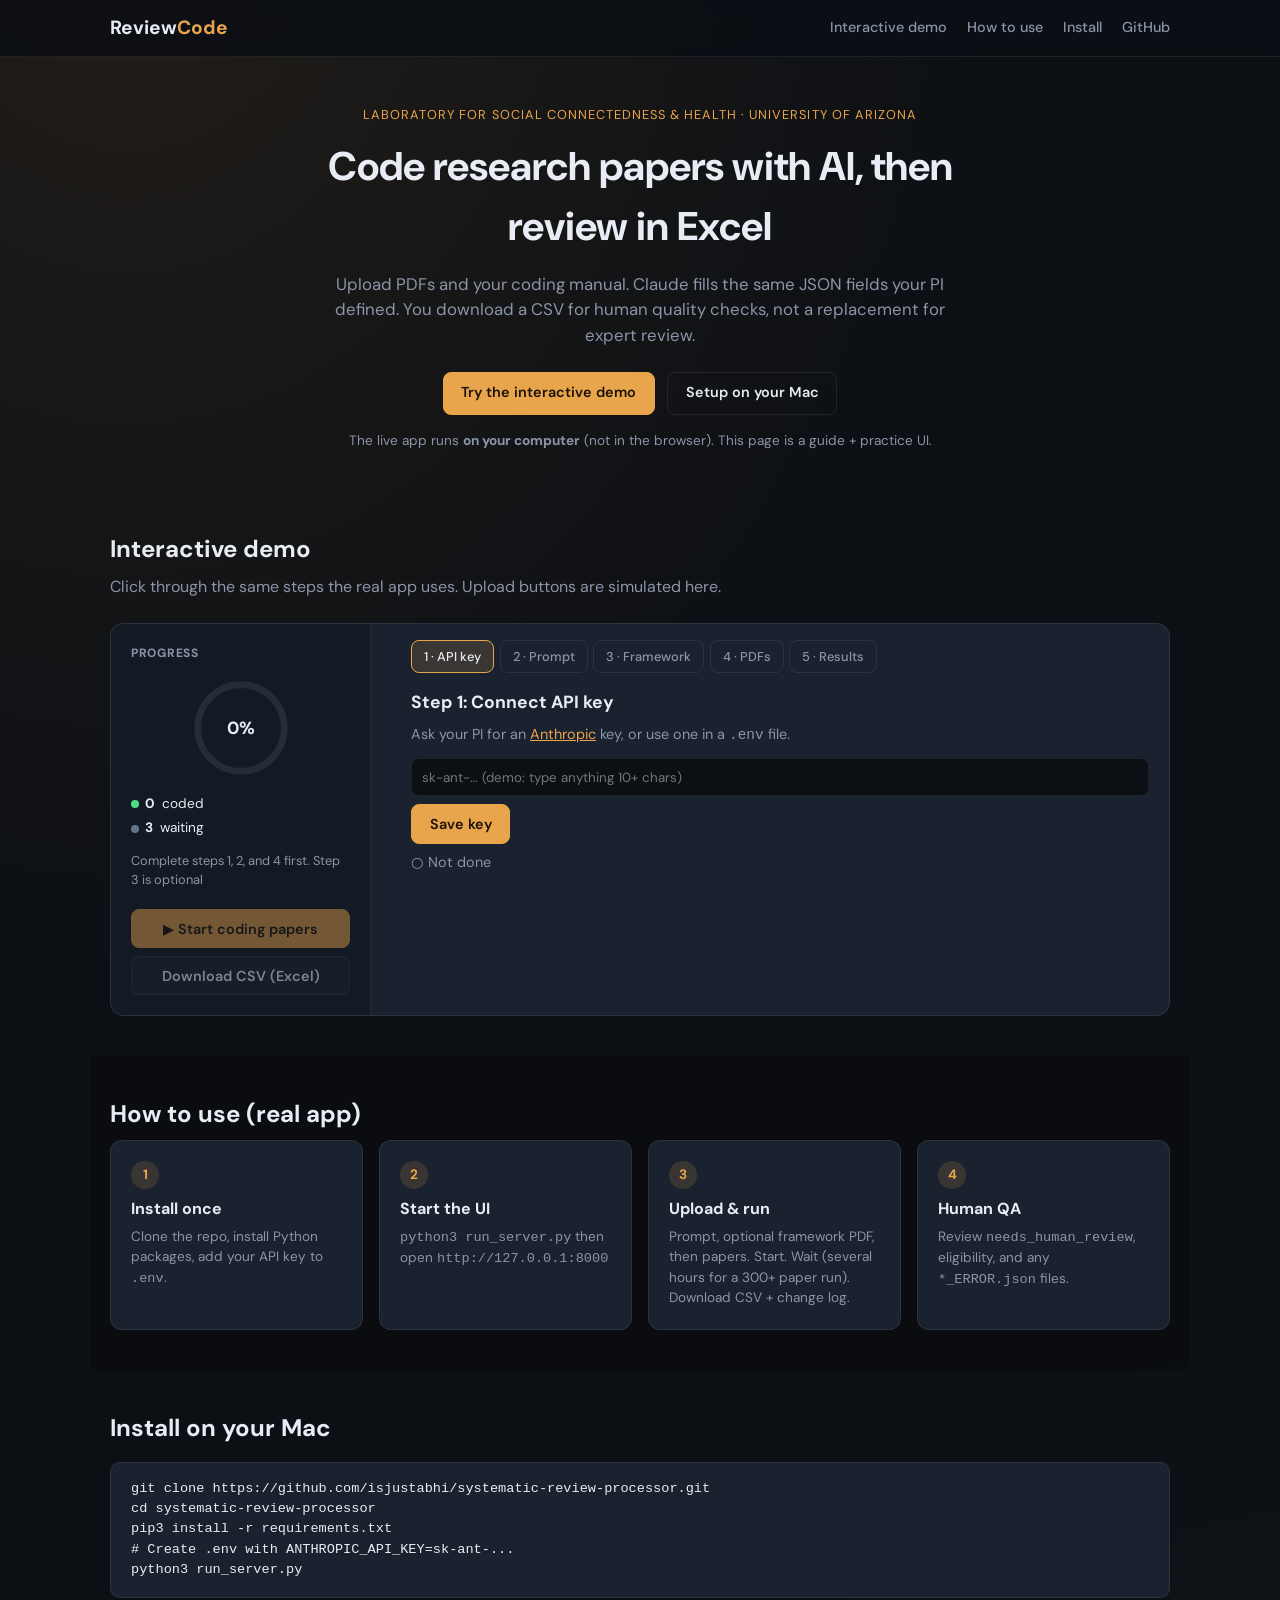
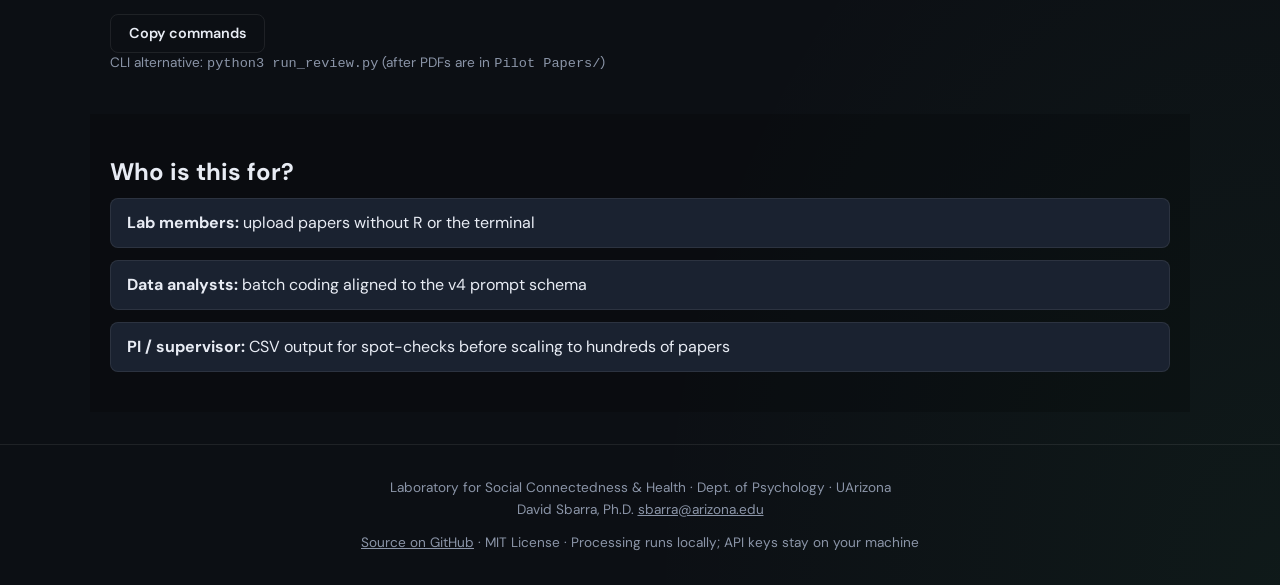
==== commit 1c37a081: "Show the optional framework PDF step on the GitHub Pages demo. The guide still listed four steps, so" ====
--- a/docs/index.html
+++ b/docs/index.html
@@ -44,7 +44,7 @@
 
   <section id="demo" class="section wrap">
     <h2>Interactive demo</h2>
-    <p class="section-lead">Click through the same 4 steps the real app uses. Upload buttons are simulated here.</p>
+    <p class="section-lead">Click through the same steps the real app uses. Upload buttons are simulated here.</p>
 
     <div class="demo-layout">
       <aside class="demo-side">
@@ -73,8 +73,9 @@
         <div class="step-tabs" role="tablist">
           <button type="button" class="step-tab active" data-step="1">1 · API key</button>
           <button type="button" class="step-tab" data-step="2">2 · Prompt</button>
-          <button type="button" class="step-tab" data-step="3">3 · PDFs</button>
-          <button type="button" class="step-tab" data-step="4">4 · Results</button>
+          <button type="button" class="step-tab" data-step="3">3 · Framework</button>
+          <button type="button" class="step-tab" data-step="4">4 · PDFs</button>
+          <button type="button" class="step-tab" data-step="5">5 · Results</button>
         </div>
 
         <div class="step-panel active" data-panel="1">
@@ -97,8 +98,20 @@
         </div>
 
         <div class="step-panel" data-panel="3">
-          <h3>Step 3: Upload research PDFs</h3>
-          <p>Up to <strong>400 PDFs</strong> per batch. Drag & drop or browse.</p>
+          <h3>Step 3: Optional framework PDF</h3>
+          <p>A methods or meta-framework paper (e.g. DYADIC). Claude reads it once, then applies your coding prompt. Skip if you only want the prompt.</p>
+          <label class="upload-zone">
+            <input type="file" accept=".pdf" id="demoFramework" hidden />
+            <span>📘 Click to choose a PDF (optional)</span>
+          </label>
+          <p class="file-picked" id="demoFrameworkName">No framework attached. Coding prompt only</p>
+          <button type="button" class="btn btn-outline btn-sm" id="demoSkipFramework">Skip, no framework</button>
+          <p class="check" id="check3">○ Optional</p>
+        </div>
+
+        <div class="step-panel" data-panel="4">
+          <h3>Step 4: Upload research PDFs</h3>
+          <p>Up to <strong>400 PDFs</strong> per batch. Drag and drop or browse.</p>
           <label class="upload-zone large" id="demoDrop">
             <input type="file" accept=".pdf" multiple id="demoPdfs" hidden />
             <strong>Drop PDFs here</strong>
@@ -108,15 +121,15 @@
             <li class="muted">No papers yet. Try adding sample names below</li>
           </ul>
           <button type="button" class="btn btn-outline btn-sm" id="demoAddSamples">+ Add 3 sample papers (demo)</button>
-          <p class="check" id="check3">○ Not done</p>
-        </div>
-
-        <div class="step-panel" data-panel="4">
-          <h3>Step 4: Run and download</h3>
+          <p class="check" id="check4">○ Not done</p>
+        </div>
+
+        <div class="step-panel" data-panel="5">
+          <h3>Step 5: Run and download</h3>
           <p>Click <strong>Start coding papers</strong> in the sidebar. When finished, open the CSV in Excel and check flagged rows, plus the <strong>change log</strong> for any papers that couldn't be coded.</p>
           <button type="button" class="btn btn-primary" id="demoRun">Simulate a short run</button>
           <ul class="result-list" id="demoResults"></ul>
-          <p class="check" id="check4">○ Run simulation when ready</p>
+          <p class="check" id="check5">○ Run simulation when ready</p>
         </div>
       </div>
     </div>
@@ -141,7 +154,7 @@
       <article class="card">
         <span class="card-num">3</span>
         <h3>Upload & run</h3>
-        <p>Prompt + PDFs → Start → wait (several hours for a full 300+ paper run) → Download CSV + change log.</p>
+        <p>Prompt, optional framework PDF, then papers. Start. Wait (several hours for a 300+ paper run). Download CSV + change log.</p>
       </article>
       <article class="card">
         <span class="card-num">4</span>
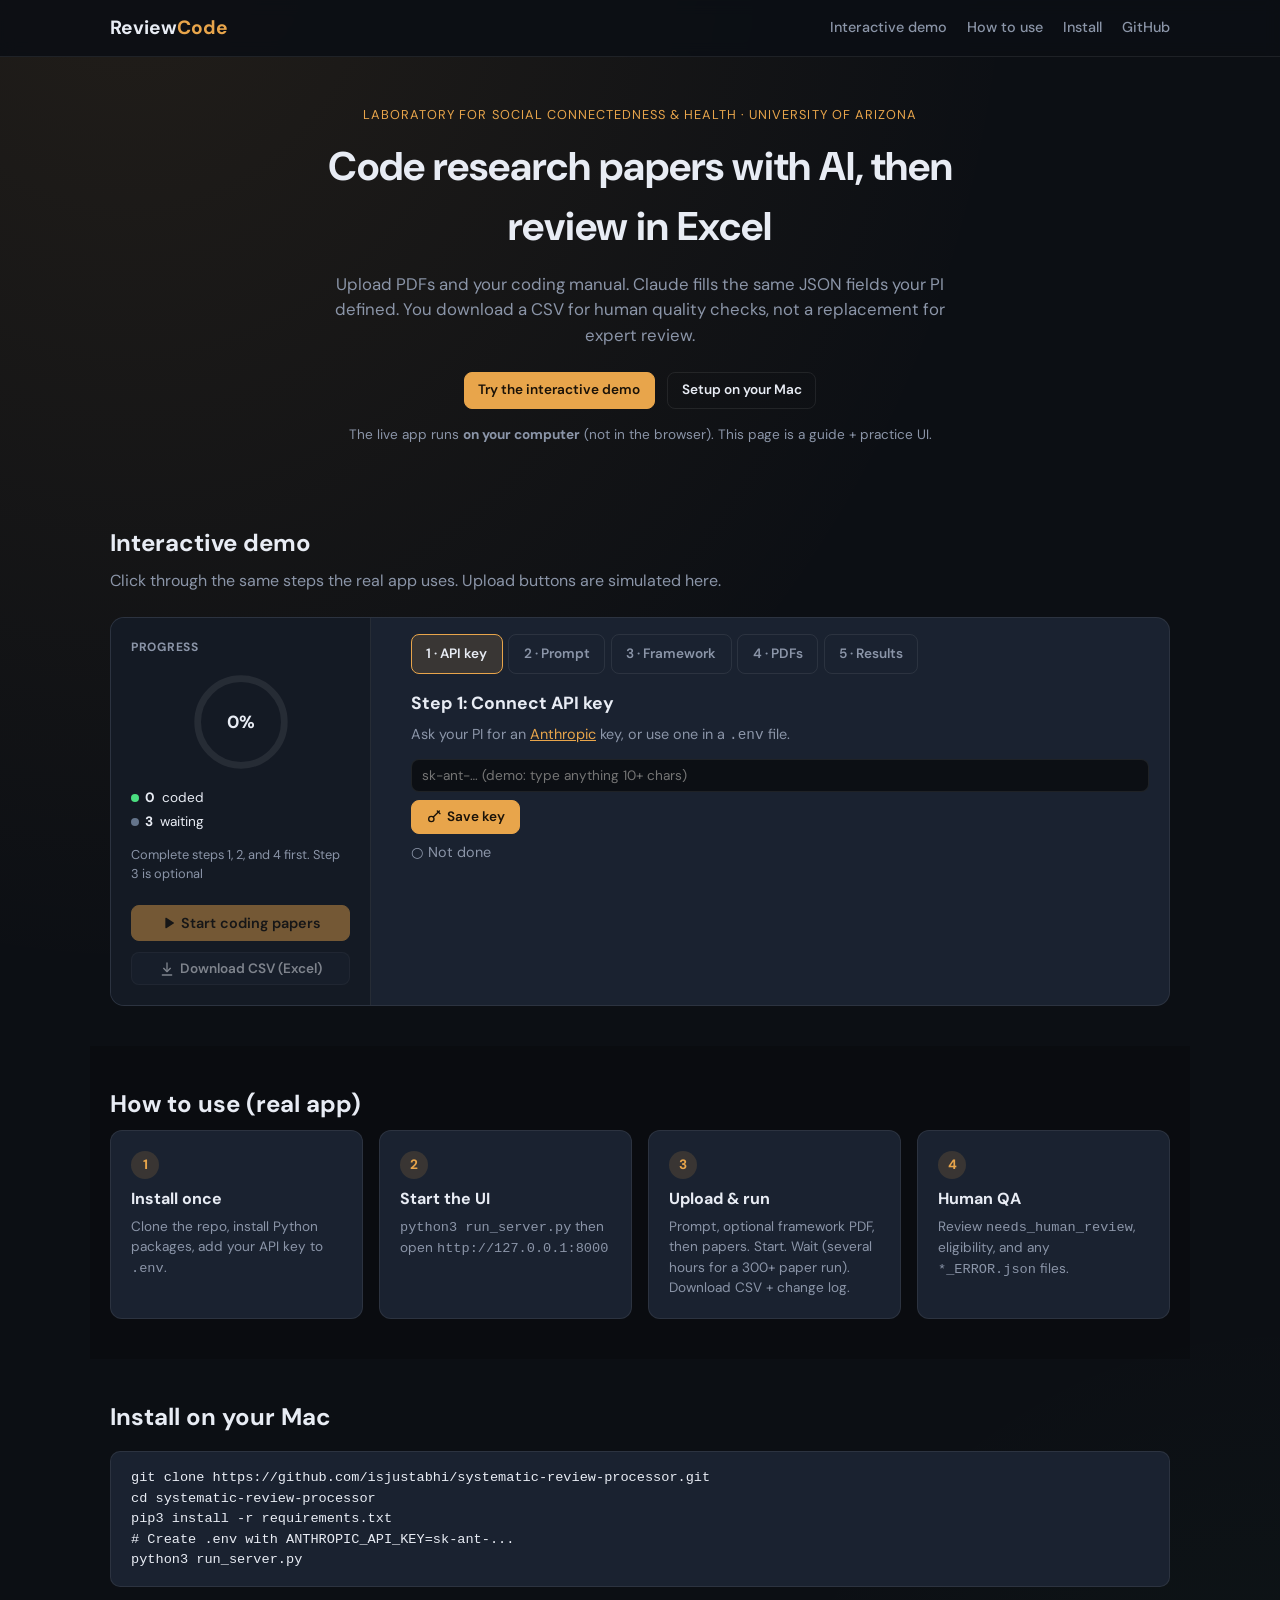
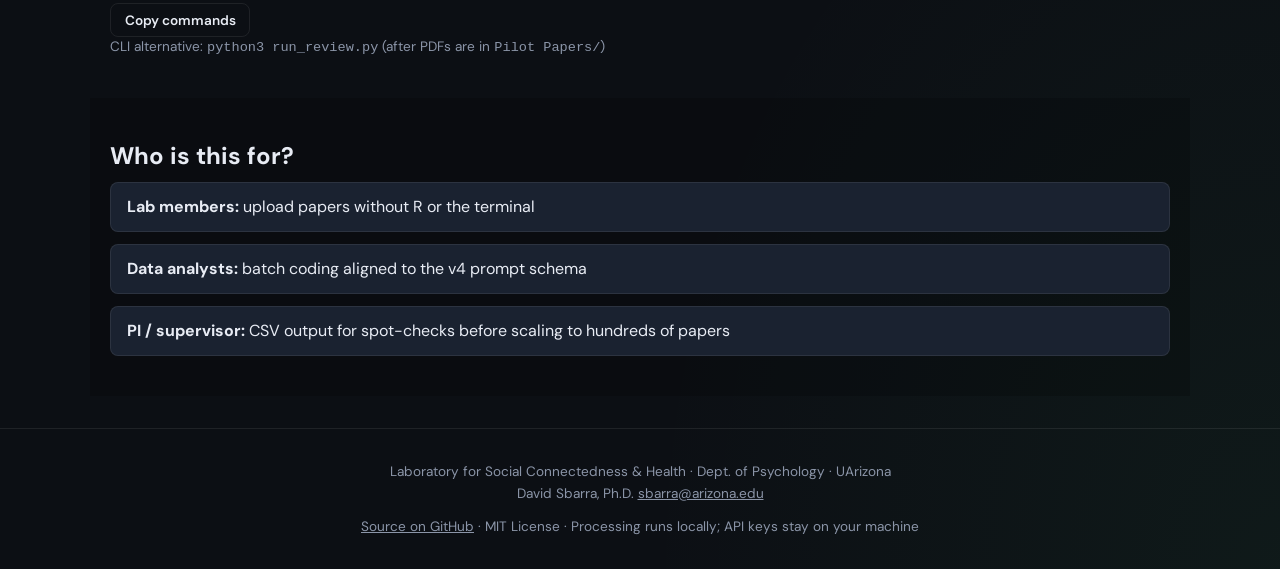
==== commit 28db546b: "Keep setup steps on one screen and show clearer run status. Combine paper upload with a resizable li" ====
--- a/docs/index.html
+++ b/docs/index.html
@@ -11,6 +11,15 @@
   <link rel="stylesheet" href="styles.css" />
 </head>
 <body>
+  <svg xmlns="http://www.w3.org/2000/svg" class="icon-sprite" aria-hidden="true">
+    <symbol id="i-play" viewBox="0 0 24 24"><path fill="currentColor" d="M8 5.14v13.72a1 1 0 0 0 1.5.86l11-6.86a1 1 0 0 0 0-1.72l-11-6.86a1 1 0 0 0-1.5.86z"/></symbol>
+    <symbol id="i-download" viewBox="0 0 24 24" fill="none" stroke="currentColor" stroke-width="2" stroke-linecap="round" stroke-linejoin="round"><path d="M12 3v12"/><path d="m7 11 5 5 5-5"/><path d="M5 21h14"/></symbol>
+    <symbol id="i-key" viewBox="0 0 24 24" fill="none" stroke="currentColor" stroke-width="2" stroke-linecap="round" stroke-linejoin="round"><circle cx="8" cy="15" r="4"/><path d="m11 12 9-9"/><path d="m17 3 4 4"/></symbol>
+    <symbol id="i-file" viewBox="0 0 24 24" fill="none" stroke="currentColor" stroke-width="2" stroke-linecap="round" stroke-linejoin="round"><path d="M14 3H7a2 2 0 0 0-2 2v14a2 2 0 0 0 2 2h10a2 2 0 0 0 2-2V8z"/><path d="M14 3v5h5"/></symbol>
+    <symbol id="i-book" viewBox="0 0 24 24" fill="none" stroke="currentColor" stroke-width="2" stroke-linecap="round" stroke-linejoin="round"><path d="M4 5a2 2 0 0 1 2-2h12v18H6a2 2 0 0 0-2 2z"/><path d="M6 3v18"/></symbol>
+    <symbol id="i-pdf" viewBox="0 0 24 24" fill="none" stroke="currentColor" stroke-width="2" stroke-linecap="round" stroke-linejoin="round"><path d="M14 3H7a2 2 0 0 0-2 2v14a2 2 0 0 0 2 2h10a2 2 0 0 0 2-2V8z"/><path d="M14 3v5h5"/><path d="M8 13h8M8 17h5"/></symbol>
+    <symbol id="i-plus" viewBox="0 0 24 24" fill="none" stroke="currentColor" stroke-width="2" stroke-linecap="round"><path d="M12 5v14M5 12h14"/></symbol>
+  </svg>
   <header class="site-header">
     <div class="wrap header-inner">
       <a class="logo" href="#">Review<span>Code</span></a>
@@ -61,10 +70,12 @@
           <li><span class="dot pending"></span> <strong id="statWait">3</strong> waiting</li>
         </ul>
         <p class="demo-status" id="demoStatus">Complete the steps on the right →</p>
-        <button type="button" class="btn btn-primary btn-block" id="demoStart" disabled>
-          ▶ Start coding papers
+        <button type="button" class="btn btn-primary btn-lg btn-block" id="demoStart" disabled>
+          <svg class="icon" aria-hidden="true"><use href="#i-play"></use></svg>
+          Start coding papers
         </button>
         <button type="button" class="btn btn-secondary btn-block disabled" id="demoCsv">
+          <svg class="icon" aria-hidden="true"><use href="#i-download"></use></svg>
           Download CSV (Excel)
         </button>
       </aside>
@@ -82,7 +93,10 @@
           <h3>Step 1: Connect API key</h3>
           <p>Ask your PI for an <a href="https://console.anthropic.com/" target="_blank" rel="noopener">Anthropic</a> key, or use one in a <code>.env</code> file.</p>
           <input type="text" class="demo-input" id="demoKey" placeholder="sk-ant-… (demo: type anything 10+ chars)" />
-          <button type="button" class="btn btn-primary" id="demoSaveKey">Save key</button>
+          <button type="button" class="btn btn-primary" id="demoSaveKey">
+            <svg class="icon" aria-hidden="true"><use href="#i-key"></use></svg>
+            Save key
+          </button>
           <p class="check" id="check1">○ Not done</p>
         </div>
 
@@ -91,7 +105,8 @@
           <p>Your Word file, e.g. <code>Claude_Code_Prompting_v4.docx</code></p>
           <label class="upload-zone">
             <input type="file" accept=".docx" id="demoPrompt" hidden />
-            <span>📄 Click to choose .docx</span>
+            <svg class="icon" aria-hidden="true"><use href="#i-file"></use></svg>
+            <span>Click to choose .docx</span>
           </label>
           <p class="file-picked" id="demoPromptName">No file selected</p>
           <p class="check" id="check2">○ Not done</p>
@@ -102,7 +117,8 @@
           <p>A methods or meta-framework paper (e.g. DYADIC). Claude reads it once, then applies your coding prompt. Skip if you only want the prompt.</p>
           <label class="upload-zone">
             <input type="file" accept=".pdf" id="demoFramework" hidden />
-            <span>📘 Click to choose a PDF (optional)</span>
+            <svg class="icon" aria-hidden="true"><use href="#i-book"></use></svg>
+            <span>Click to choose a PDF (optional)</span>
           </label>
           <p class="file-picked" id="demoFrameworkName">No framework attached. Coding prompt only</p>
           <button type="button" class="btn btn-outline btn-sm" id="demoSkipFramework">Skip, no framework</button>
@@ -114,13 +130,17 @@
           <p>Up to <strong>400 PDFs</strong> per batch. Drag and drop or browse.</p>
           <label class="upload-zone large" id="demoDrop">
             <input type="file" accept=".pdf" multiple id="demoPdfs" hidden />
+            <svg class="icon icon-lg" aria-hidden="true"><use href="#i-pdf"></use></svg>
             <strong>Drop PDFs here</strong>
             <span>or click to select</span>
           </label>
           <ul class="paper-list" id="demoPaperList">
             <li class="muted">No papers yet. Try adding sample names below</li>
           </ul>
-          <button type="button" class="btn btn-outline btn-sm" id="demoAddSamples">+ Add 3 sample papers (demo)</button>
+          <button type="button" class="btn btn-outline" id="demoAddSamples">
+            <svg class="icon" aria-hidden="true"><use href="#i-plus"></use></svg>
+            Add 3 sample papers (demo)
+          </button>
           <p class="check" id="check4">○ Not done</p>
         </div>
 
--- a/docs/styles.css
+++ b/docs/styles.css
@@ -123,14 +123,37 @@
   margin-bottom: 1.5rem;
 }
 
+.icon-sprite {
+  position: absolute;
+  width: 0;
+  height: 0;
+  overflow: hidden;
+  pointer-events: none;
+}
+
+.icon {
+  width: 1rem;
+  height: 1rem;
+  flex-shrink: 0;
+  display: block;
+  pointer-events: none;
+}
+
+.icon-lg {
+  width: 1.4rem;
+  height: 1.4rem;
+  color: var(--accent);
+}
+
 .btn {
   display: inline-flex;
   align-items: center;
   justify-content: center;
-  padding: 0.6rem 1.1rem;
+  gap: 0.35rem;
+  padding: 0.45rem 0.85rem;
   border-radius: 8px;
   font-family: inherit;
-  font-size: 0.9rem;
+  font-size: 0.85rem;
   font-weight: 600;
   cursor: pointer;
   border: 1px solid var(--border);
@@ -155,9 +178,14 @@
 
 .btn-secondary { opacity: 0.5; cursor: not-allowed; }
 
-.btn-block { width: 100%; margin-top: 0.5rem; }
-
-.btn-sm { font-size: 0.8rem; padding: 0.4rem 0.75rem; }
+.btn-block { width: 100%; margin-top: 0.65rem; }
+
+.btn-lg {
+  padding: 0.5rem 0.9rem;
+  font-size: 0.9rem;
+}
+
+.btn-sm { font-size: 0.85rem; min-height: 40px; padding: 0.5rem 0.85rem; }
 
 .btn:disabled { opacity: 0.45; cursor: not-allowed; }
 
@@ -255,14 +283,15 @@
 }
 
 .step-tab {
-  padding: 0.45rem 0.75rem;
+  min-height: 40px;
+  padding: 0.55rem 0.9rem;
   border-radius: 8px;
   border: 1px solid var(--border);
   background: transparent;
   color: var(--text-muted);
   font-family: inherit;
-  font-size: 0.8rem;
-  font-weight: 500;
+  font-size: 0.85rem;
+  font-weight: 600;
   cursor: pointer;
 }
 
@@ -288,30 +317,37 @@
 
 .demo-input {
   width: 100%;
-  padding: 0.6rem;
+  padding: 0.45rem 0.65rem;
   border-radius: 8px;
   border: 1px solid var(--border);
   background: var(--bg);
   color: var(--text);
   font-family: inherit;
+  font-size: 0.85rem;
   margin-bottom: 0.5rem;
 }
 
 .upload-zone {
   display: flex;
-  flex-direction: column;
+  flex-direction: row;
   align-items: center;
-  gap: 0.25rem;
-  padding: 1.25rem;
-  border: 2px dashed var(--border);
-  border-radius: 10px;
+  justify-content: center;
+  gap: 0.4rem;
+  padding: 0.55rem 0.85rem;
+  border: 1px dashed var(--border);
+  border-radius: 8px;
   cursor: pointer;
   text-align: center;
   margin-bottom: 0.5rem;
+  font-weight: 600;
+  font-size: 0.85rem;
   transition: 0.15s ease;
 }
 
-.upload-zone.large { padding: 2rem; }
+.upload-zone.large {
+  flex-direction: column;
+  padding: 1rem;
+}
 
 .upload-zone:hover,
 .upload-zone.dragover {
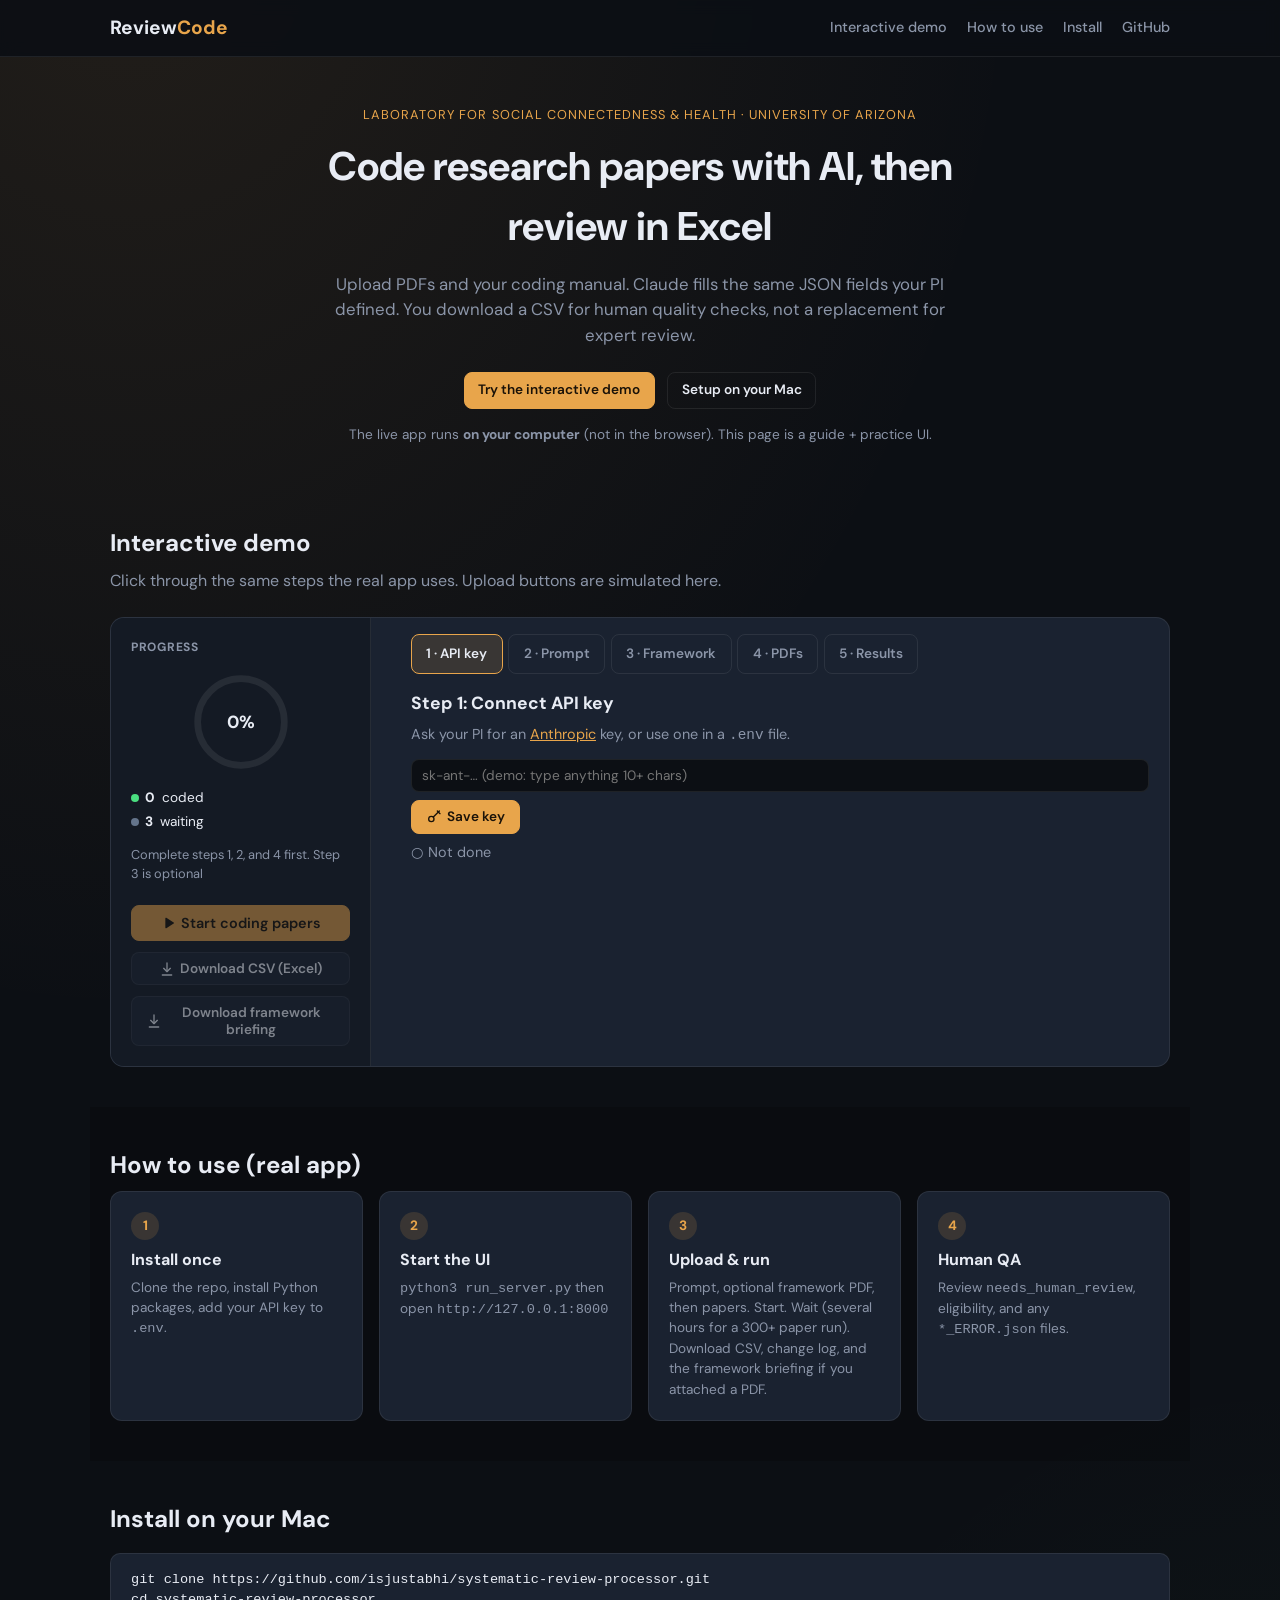
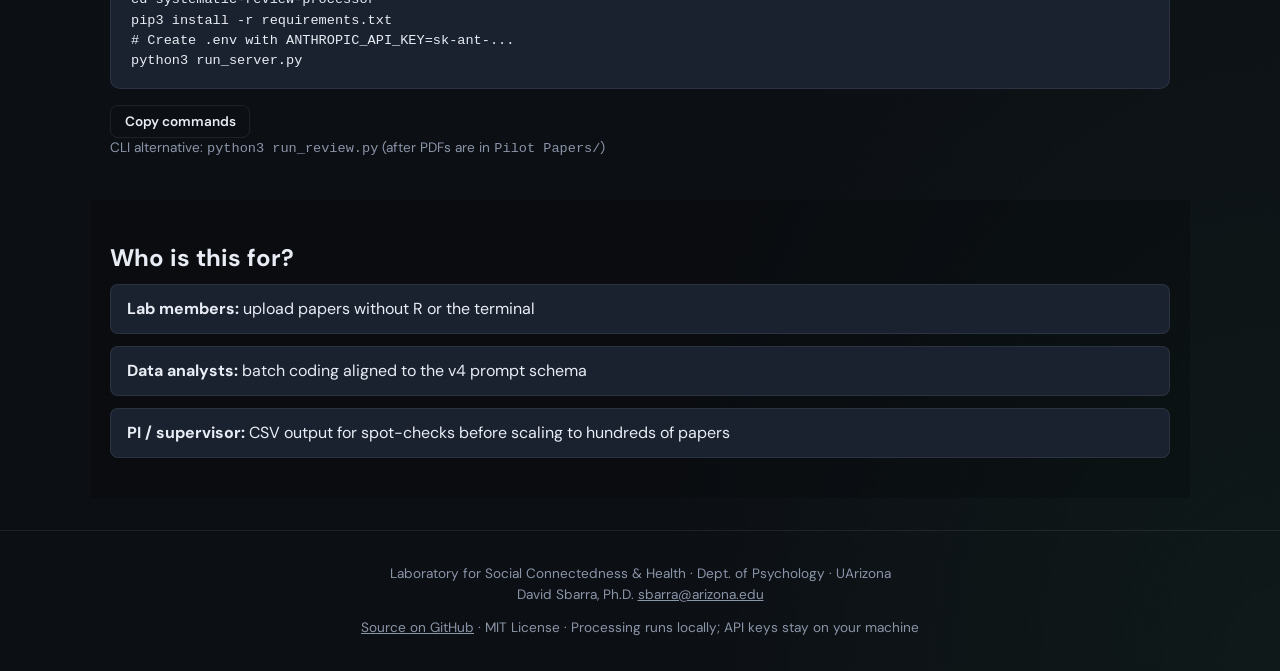
==== commit 74014868: "Show the framework briefing download on the GitHub Pages demo." ====
--- a/docs/index.html
+++ b/docs/index.html
@@ -78,6 +78,10 @@
           <svg class="icon" aria-hidden="true"><use href="#i-download"></use></svg>
           Download CSV (Excel)
         </button>
+        <button type="button" class="btn btn-secondary btn-block disabled" id="demoBriefing">
+          <svg class="icon" aria-hidden="true"><use href="#i-download"></use></svg>
+          Download framework briefing
+        </button>
       </aside>
 
       <div class="demo-main">
@@ -98,6 +102,7 @@
             Save key
           </button>
           <p class="check" id="check1">○ Not done</p>
+          <p class="status-chip hidden" id="apiSavedChip">API key is saved</p>
         </div>
 
         <div class="step-panel" data-panel="2">
@@ -114,7 +119,7 @@
 
         <div class="step-panel" data-panel="3">
           <h3>Step 3: Optional framework PDF</h3>
-          <p>A methods or meta-framework paper (e.g. DYADIC). Claude reads it once, then applies your coding prompt. Skip if you only want the prompt.</p>
+          <p>A methods or meta-framework paper (e.g. DYADIC). Claude reads it once, then applies your coding prompt. After a run you can download the framework briefing to see what it took from the PDF. Skip if you only want the prompt.</p>
           <label class="upload-zone">
             <input type="file" accept=".pdf" id="demoFramework" hidden />
             <svg class="icon" aria-hidden="true"><use href="#i-book"></use></svg>
@@ -146,7 +151,7 @@
 
         <div class="step-panel" data-panel="5">
           <h3>Step 5: Run and download</h3>
-          <p>Click <strong>Start coding papers</strong> in the sidebar. When finished, open the CSV in Excel and check flagged rows, plus the <strong>change log</strong> for any papers that couldn't be coded.</p>
+          <p>Click <strong>Start coding papers</strong> in the sidebar. A run may take a while. When finished, open the CSV in Excel. If you attached a framework PDF, also download the <strong>framework briefing</strong> to check what Claude took from it, plus the <strong>change log</strong> for any papers that couldn't be coded.</p>
           <button type="button" class="btn btn-primary" id="demoRun">Simulate a short run</button>
           <ul class="result-list" id="demoResults"></ul>
           <p class="check" id="check5">○ Run simulation when ready</p>
@@ -174,7 +179,7 @@
       <article class="card">
         <span class="card-num">3</span>
         <h3>Upload & run</h3>
-        <p>Prompt, optional framework PDF, then papers. Start. Wait (several hours for a 300+ paper run). Download CSV + change log.</p>
+        <p>Prompt, optional framework PDF, then papers. Start. Wait (several hours for a 300+ paper run). Download CSV, change log, and the framework briefing if you attached a PDF.</p>
       </article>
       <article class="card">
         <span class="card-num">4</span>
--- a/docs/styles.css
+++ b/docs/styles.css
@@ -357,6 +357,15 @@
 
 .file-picked { font-size: 0.85rem; color: var(--success); margin-bottom: 0.5rem; }
 
+.status-chip {
+  color: var(--success);
+  font-size: 0.85rem;
+  font-weight: 600;
+  margin-top: 0.35rem;
+}
+
+.hidden { display: none !important; }
+
 .check { font-size: 0.85rem; margin-top: 0.5rem; }
 
 .check.done { color: var(--success); }
